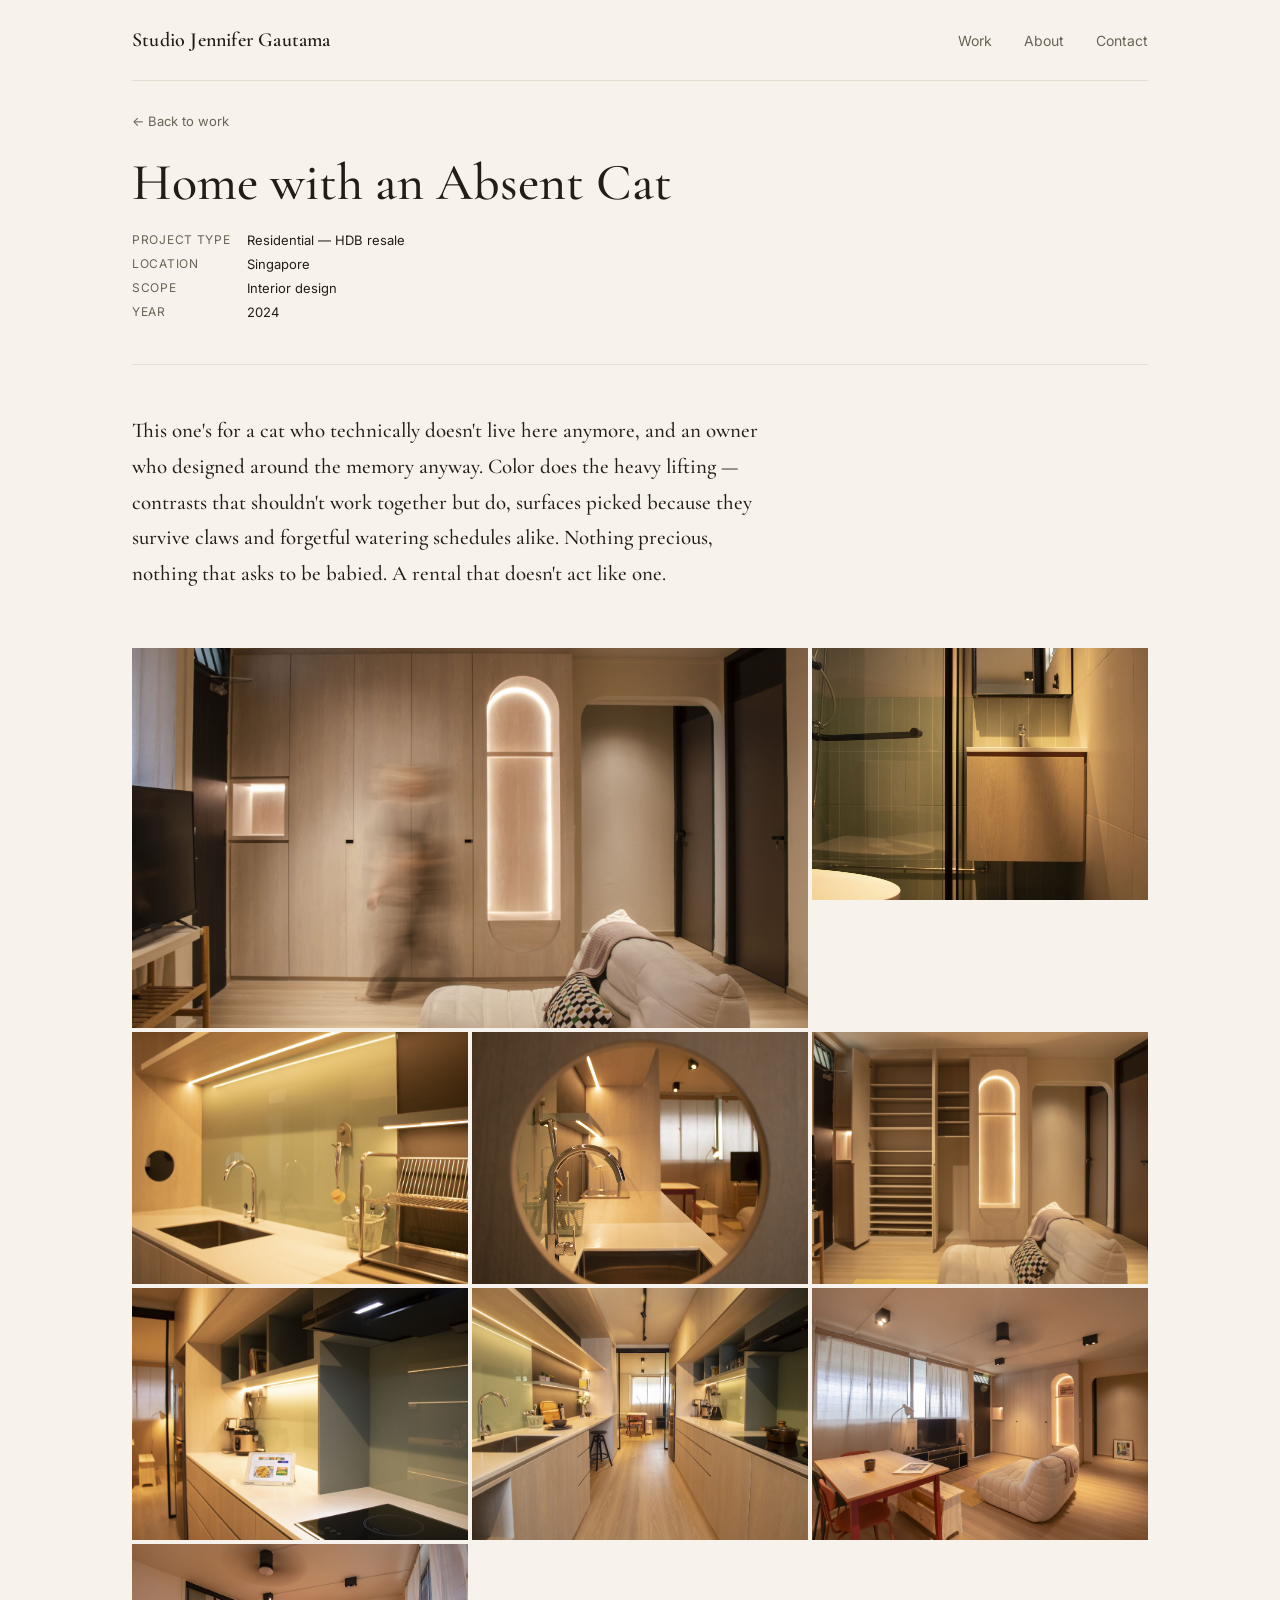
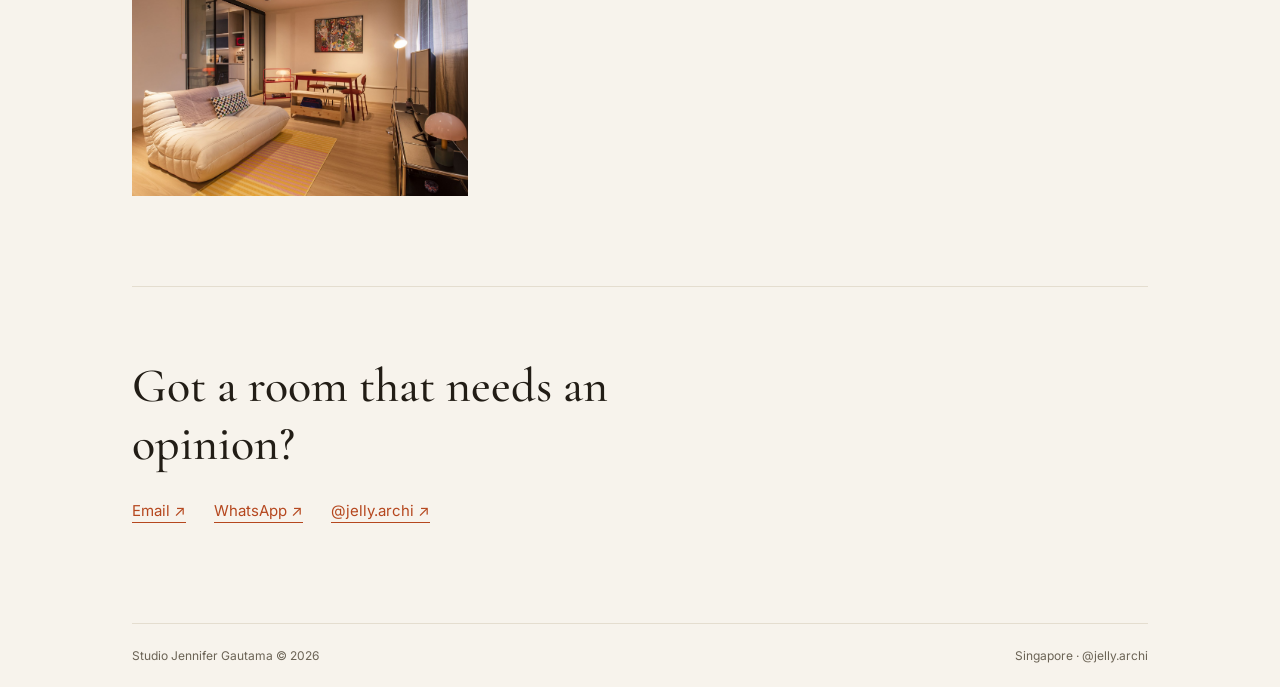
==== absent-cat.html @ 1a964d8c "Change display font from Fraunces to Cormorant Garamond Cleaner, less ornamented serif per design fe" ====
<!DOCTYPE html>
<html lang="en">
<head>
<meta charset="UTF-8">
<meta name="viewport" content="width=device-width, initial-scale=1.0">
<title>Home with an Absent Cat — Studio Jennifer Gautama</title>
<link rel="preconnect" href="https://fonts.googleapis.com">
<link rel="preconnect" href="https://fonts.gstatic.com" crossorigin>
<link href="https://fonts.googleapis.com/css2?family=Cormorant+Garamond:ital,wght@0,500;0,600;1,500&family=Inter:wght@400;500&display=swap" rel="stylesheet">
<link rel="stylesheet" href="styles.css">
</head>
<body>

<div class="wrap">

  <nav>
    <a class="logo" href="index.html">Studio Jennifer Gautama</a>
    <div class="links">
      <a href="index.html#work">Work</a>
      <a href="index.html#about">About</a>
      <a href="index.html#contact">Contact</a>
    </div>
  </nav>

  <a class="back-link" href="index.html#work">← Back to work</a>

  <section class="project-hero">
    <h1>Home with an Absent Cat</h1>
    <dl class="project-meta">
      <dt>Project type</dt><dd>Residential — HDB resale</dd>
      <dt>Location</dt><dd>Singapore</dd>
      <dt>Scope</dt><dd>Interior design</dd>
      <dt>Year</dt><dd>2024</dd>
    </dl>
  </section>

  <section class="project-body">
    <p>
      This one's for a cat who technically doesn't live here anymore, and an owner who designed around the memory anyway. Color does the heavy lifting — contrasts that shouldn't work together but do, surfaces picked because they survive claws and forgetful watering schedules alike. Nothing precious, nothing that asks to be babied. A rental that doesn't act like one.
    </p>
  </section>

  <div class="gallery">
    <img loading="lazy" decoding="async" src="cindy-hero.jpg" alt="Home with an Absent Cat living room with arched lit niche">
    <img loading="lazy" decoding="async" src="cindy-IMG_8915.jpg" alt="Home with an Absent Cat interior">
    <img loading="lazy" decoding="async" src="cindy-IMG_9007.jpg" alt="Home with an Absent Cat interior">
    <img loading="lazy" decoding="async" src="cindy-IMG_9086.jpg" alt="Home with an Absent Cat interior">
    <img loading="lazy" decoding="async" src="cindy-IMG_9137.jpg" alt="Home with an Absent Cat interior">
    <img loading="lazy" decoding="async" src="cindy-IMG_9189.jpg" alt="Home with an Absent Cat interior">
    <img loading="lazy" decoding="async" src="cindy-IMG_9224.jpg" alt="Home with an Absent Cat interior">
    <img loading="lazy" decoding="async" src="cindy-IMG_9353.jpg" alt="Home with an Absent Cat interior">
    <img loading="lazy" decoding="async" src="cindy-IMG_9375.jpg" alt="Home with an Absent Cat interior">
  </div>

  <section class="contact" id="contact">
    <h2>Got a room that needs an opinion?</h2>
    <div class="links">
      <a class="cta" href="mailto:jennifer.gautama.97@gmail.com">Email ↗</a>
      <a class="cta" href="https://wa.me/6596407240" target="_blank" rel="noopener">WhatsApp ↗</a>
      <a class="cta" href="https://instagram.com/jelly.archi" target="_blank" rel="noopener">@jelly.archi ↗</a>
    </div>
  </section>

  <footer>
    <span>Studio Jennifer Gautama © 2026</span>
    <span>Singapore · <a href="https://instagram.com/jelly.archi" target="_blank" rel="noopener">@jelly.archi</a></span>
  </footer>

</div>

</body>
</html>
---- styles.css ----
:root {
  --bg: #F7F3EC;
  --bg-card: #EFE8D9;
  --ink: #221D16;
  --ink-soft: #6B6355;
  --line: #E4DDCF;
  --accent: #B5471E;
  --font-display: 'Cormorant Garamond', serif;
  --font-body: 'Inter', -apple-system, sans-serif;
}

* { box-sizing: border-box; margin: 0; padding: 0; }

body {
  background: var(--bg);
  color: var(--ink);
  font-family: var(--font-body);
  -webkit-font-smoothing: antialiased;
}

a { color: inherit; text-decoration: none; }

.wrap {
  max-width: 1080px;
  margin: 0 auto;
  padding: 0 32px;
}

/* ---------- nav ---------- */

nav {
  display: flex;
  align-items: center;
  justify-content: space-between;
  flex-wrap: wrap;
  gap: 10px;
  padding: 28px 0;
  border-bottom: 1px solid var(--line);
}

nav .logo {
  font-family: var(--font-display);
  font-weight: 600;
  font-size: 20px;
  letter-spacing: 0.01em;
}

nav .links {
  display: flex;
  gap: 32px;
  font-size: 14px;
  color: var(--ink-soft);
}

nav .links a:hover { color: var(--ink); }

/* ---------- hero ---------- */

.hero {
  padding: 100px 0 70px;
}

.hero h1 {
  font-family: var(--font-display);
  font-weight: 500;
  font-size: clamp(40px, 6vw, 68px);
  line-height: 1.08;
  max-width: 780px;
}

.hero h1 em {
  color: var(--accent);
  font-style: italic;
}

.hero p {
  max-width: 460px;
  margin-top: 24px;
  font-size: 16px;
  line-height: 1.65;
  color: var(--ink-soft);
}

/* ---------- work grid ---------- */

.section-label {
  font-size: 13px;
  color: var(--ink-soft);
  text-transform: uppercase;
  letter-spacing: 0.08em;
  margin-bottom: 24px;
}

.work {
  padding: 40px 0 90px;
}

.grid {
  display: grid;
  grid-template-columns: repeat(2, 1fr);
  gap: 4px;
}

/* tablets & phones: one project per row */
@media (max-width: 900px) {
  .grid { grid-template-columns: 1fr; }
}

.card {
  position: relative;
  background: var(--bg-card);
  aspect-ratio: 4/3;
  display: flex;
  align-items: flex-end;
  overflow: hidden;
}

.card.ph1 { background: #C8703F; }
.card.ph2 { background: #3E4A3D; }
.card.ph3 { background: #D9CBB4; }
.card.ph4 { background: #8A6B52; }
.card.ph5 { background: #221D16; }

.card img {
  position: absolute;
  inset: 0;
  width: 100%;
  height: 100%;
  object-fit: cover;
}

.card .meta {
  position: relative;
  z-index: 1;
  width: 100%;
  padding: 18px;
  display: flex;
  justify-content: space-between;
  align-items: flex-end;
  background: linear-gradient(to top, rgba(20,15,10,0.65), rgba(20,15,10,0) 65%);
}

.card .name {
  color: #F7F3EC;
  font-family: var(--font-display);
  font-weight: 600;
  font-size: 19px;
}

.card .room {
  color: #F7F3EC;
  opacity: 0.75;
  font-size: 12px;
  display: block;
  margin-top: 2px;
}

.tag {
  font-size: 10px;
  letter-spacing: 0.06em;
  text-transform: uppercase;
  color: var(--accent);
  background: #F7F3EC;
  padding: 4px 8px;
  border-radius: 2px;
  white-space: nowrap;
}

/* ---------- about ---------- */

.about {
  padding: 70px 0;
  border-top: 1px solid var(--line);
  display: grid;
  grid-template-columns: 1fr 1fr;
  gap: 60px;
}

.about h2 {
  font-family: var(--font-display);
  font-weight: 500;
  font-size: 28px;
  line-height: 1.3;
}

.about p {
  font-size: 15px;
  line-height: 1.75;
  color: var(--ink-soft);
}

.about p + p {
  margin-top: 18px;
}

/* ---------- contact ---------- */

.contact {
  padding: 70px 0 100px;
  border-top: 1px solid var(--line);
}

.contact h2 {
  font-family: var(--font-display);
  font-size: clamp(32px, 5vw, 48px);
  font-weight: 500;
  max-width: 620px;
}

.contact .links {
  display: flex;
  flex-wrap: wrap;
  gap: 28px;
  margin-top: 28px;
}

.contact .cta {
  display: inline-block;
  font-size: 15px;
  color: var(--accent);
  border-bottom: 1px solid var(--accent);
  padding-bottom: 2px;
}

footer {
  padding: 24px 0;
  border-top: 1px solid var(--line);
  font-size: 12px;
  color: var(--ink-soft);
  display: flex;
  justify-content: space-between;
}

/* ---------- project detail pages ---------- */

.back-link {
  display: inline-flex;
  align-items: center;
  gap: 6px;
  font-size: 13px;
  color: var(--ink-soft);
  margin: 32px 0 0;
}

.back-link:hover { color: var(--ink); }

.project-hero {
  padding: 24px 0 44px;
  border-bottom: 1px solid var(--line);
}

.project-hero .tag {
  margin-bottom: 14px;
  display: inline-block;
}

.project-hero h1 {
  font-family: var(--font-display);
  font-weight: 500;
  font-size: clamp(32px, 5vw, 52px);
  line-height: 1.12;
  max-width: 720px;
}

.project-meta {
  margin-top: 20px;
  display: grid;
  grid-template-columns: max-content 1fr;
  column-gap: 16px;
  row-gap: 8px;
  max-width: 420px;
}

.project-meta dt {
  font-size: 12px;
  color: var(--ink-soft);
  text-transform: uppercase;
  letter-spacing: 0.06em;
}

.project-meta dd {
  font-size: 13px;
  color: var(--ink);
}

.project-body {
  padding: 48px 0 20px;
}

.project-body p {
  font-family: var(--font-display);
  font-style: normal;
  font-weight: 500;
  font-size: 21px;
  line-height: 1.7;
  color: var(--ink);
  max-width: 640px;
}

.gallery {
  padding: 36px 0 90px;
  display: grid;
  grid-template-columns: repeat(auto-fit, minmax(260px, 1fr));
  gap: 4px;
}

.gallery img,
.gallery .ph {
  width: 100%;
  aspect-ratio: 4/3;
  object-fit: cover;
  display: block;
  background: var(--bg-card);
}

.gallery > :first-child {
  grid-column: span 2;
  aspect-ratio: 16/9;
}

/* ---------- responsive ---------- */

@media (max-width: 640px) {
  .wrap { padding: 0 20px; }
  .about { grid-template-columns: 1fr; gap: 24px; padding: 50px 0; }
  nav { padding: 20px 0; }
  nav .links { gap: 16px; font-size: 13px; }
  .hero { padding: 60px 0 44px; }
  .hero p { max-width: 100%; }
  .work { padding: 24px 0 60px; }
  .grid { grid-template-columns: 1fr; }
  .card { aspect-ratio: 3/2; }
  .contact { padding: 50px 0 70px; }
  footer { flex-direction: column; gap: 6px; }
  .project-body p { font-size: 17px; }
  .gallery { grid-template-columns: 1fr; }
  .gallery > :first-child { grid-column: span 1; aspect-ratio: 4/3; }
}

@media (max-width: 400px) {
  .card .meta { flex-direction: column; align-items: flex-start; gap: 8px; }
  nav .logo { font-size: 15px; }
  nav .links { gap: 12px; font-size: 12px; }
}
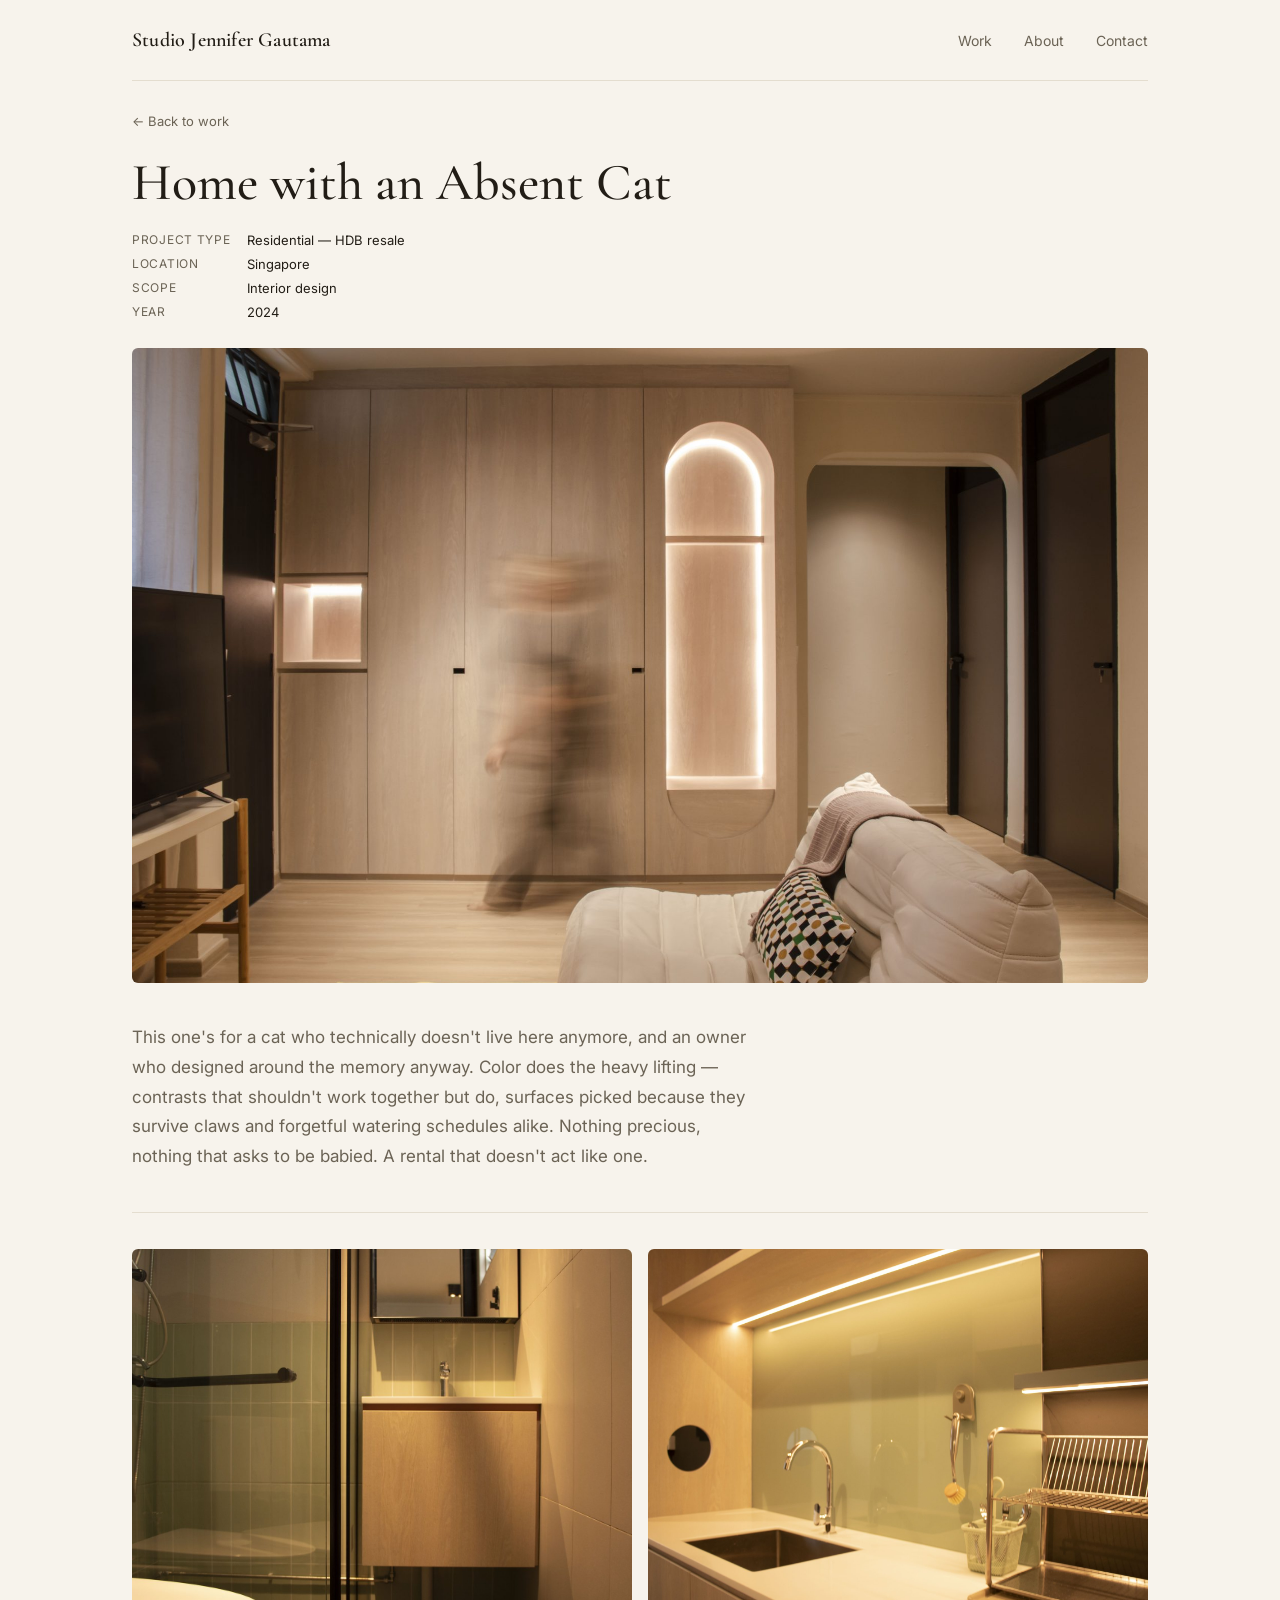
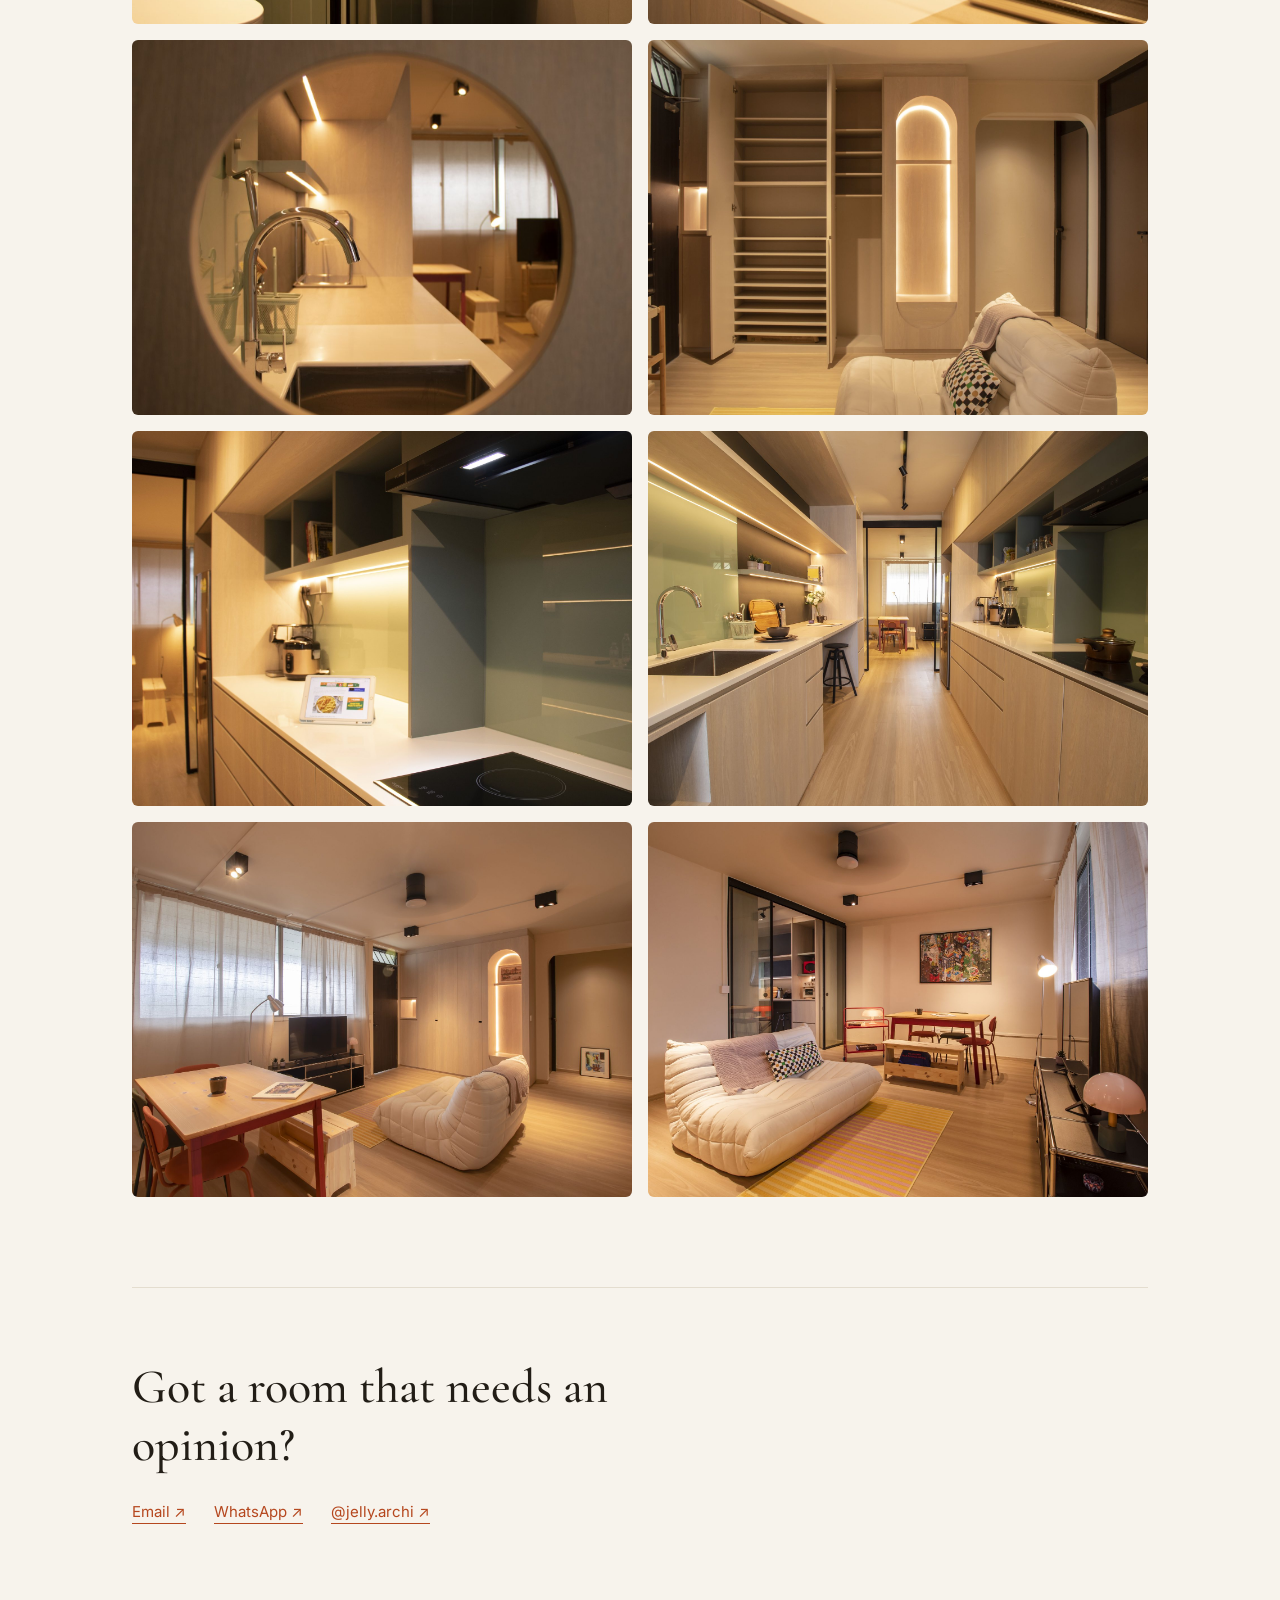
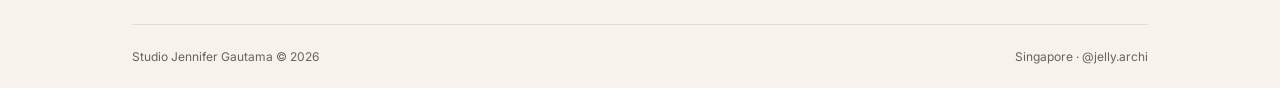
==== commit c2120784: "Redesign project pages: hero image on top, sans description, uniform gallery Match reference layout:" ====
--- a/absent-cat.html
+++ b/absent-cat.html
@@ -24,7 +24,7 @@
 
   <a class="back-link" href="index.html#work">← Back to work</a>
 
-  <section class="project-hero">
+  <section class="project-intro">
     <h1>Home with an Absent Cat</h1>
     <dl class="project-meta">
       <dt>Project type</dt><dd>Residential — HDB resale</dd>
@@ -34,14 +34,17 @@
     </dl>
   </section>
 
+  <img class="project-hero-img" src="cindy-hero.jpg" alt="Home with an Absent Cat living room with arched lit niche">
+
   <section class="project-body">
     <p>
       This one's for a cat who technically doesn't live here anymore, and an owner who designed around the memory anyway. Color does the heavy lifting — contrasts that shouldn't work together but do, surfaces picked because they survive claws and forgetful watering schedules alike. Nothing precious, nothing that asks to be babied. A rental that doesn't act like one.
     </p>
   </section>
 
+  <hr class="project-rule">
+
   <div class="gallery">
-    <img loading="lazy" decoding="async" src="cindy-hero.jpg" alt="Home with an Absent Cat living room with arched lit niche">
     <img loading="lazy" decoding="async" src="cindy-IMG_8915.jpg" alt="Home with an Absent Cat interior">
     <img loading="lazy" decoding="async" src="cindy-IMG_9007.jpg" alt="Home with an Absent Cat interior">
     <img loading="lazy" decoding="async" src="cindy-IMG_9086.jpg" alt="Home with an Absent Cat interior">
--- a/styles.css
+++ b/styles.css
@@ -244,17 +244,16 @@
 
 .back-link:hover { color: var(--ink); }
 
-.project-hero {
-  padding: 24px 0 44px;
-  border-bottom: 1px solid var(--line);
-}
-
-.project-hero .tag {
+.project-intro {
+  padding: 24px 0 28px;
+}
+
+.project-intro .tag {
   margin-bottom: 14px;
   display: inline-block;
 }
 
-.project-hero h1 {
+.project-intro h1 {
   font-family: var(--font-display);
   font-weight: 500;
   font-size: clamp(32px, 5vw, 52px);
@@ -283,39 +282,47 @@
   color: var(--ink);
 }
 
+.project-hero-img {
+  width: 100%;
+  aspect-ratio: 16/10;
+  object-fit: cover;
+  display: block;
+  border-radius: 6px;
+  background: var(--bg-card);
+}
+
 .project-body {
-  padding: 48px 0 20px;
+  padding: 40px 0 0;
 }
 
 .project-body p {
-  font-family: var(--font-display);
-  font-style: normal;
-  font-weight: 500;
-  font-size: 21px;
-  line-height: 1.7;
-  color: var(--ink);
-  max-width: 640px;
+  font-family: var(--font-body);
+  font-size: 17px;
+  line-height: 1.75;
+  color: var(--ink-soft);
+  max-width: 620px;
+}
+
+.project-rule {
+  border: none;
+  border-top: 1px solid var(--line);
+  margin: 40px 0 0;
 }
 
 .gallery {
   padding: 36px 0 90px;
   display: grid;
-  grid-template-columns: repeat(auto-fit, minmax(260px, 1fr));
-  gap: 4px;
-}
-
-.gallery img,
-.gallery .ph {
+  grid-template-columns: repeat(2, 1fr);
+  gap: 16px;
+}
+
+.gallery img {
   width: 100%;
   aspect-ratio: 4/3;
   object-fit: cover;
   display: block;
   background: var(--bg-card);
-}
-
-.gallery > :first-child {
-  grid-column: span 2;
-  aspect-ratio: 16/9;
+  border-radius: 6px;
 }
 
 /* ---------- responsive ---------- */
@@ -332,9 +339,8 @@
   .card { aspect-ratio: 3/2; }
   .contact { padding: 50px 0 70px; }
   footer { flex-direction: column; gap: 6px; }
-  .project-body p { font-size: 17px; }
-  .gallery { grid-template-columns: 1fr; }
-  .gallery > :first-child { grid-column: span 1; aspect-ratio: 4/3; }
+  .project-hero-img { aspect-ratio: 4/3; }
+  .gallery { grid-template-columns: 1fr; gap: 12px; }
 }
 
 @media (max-width: 400px) {
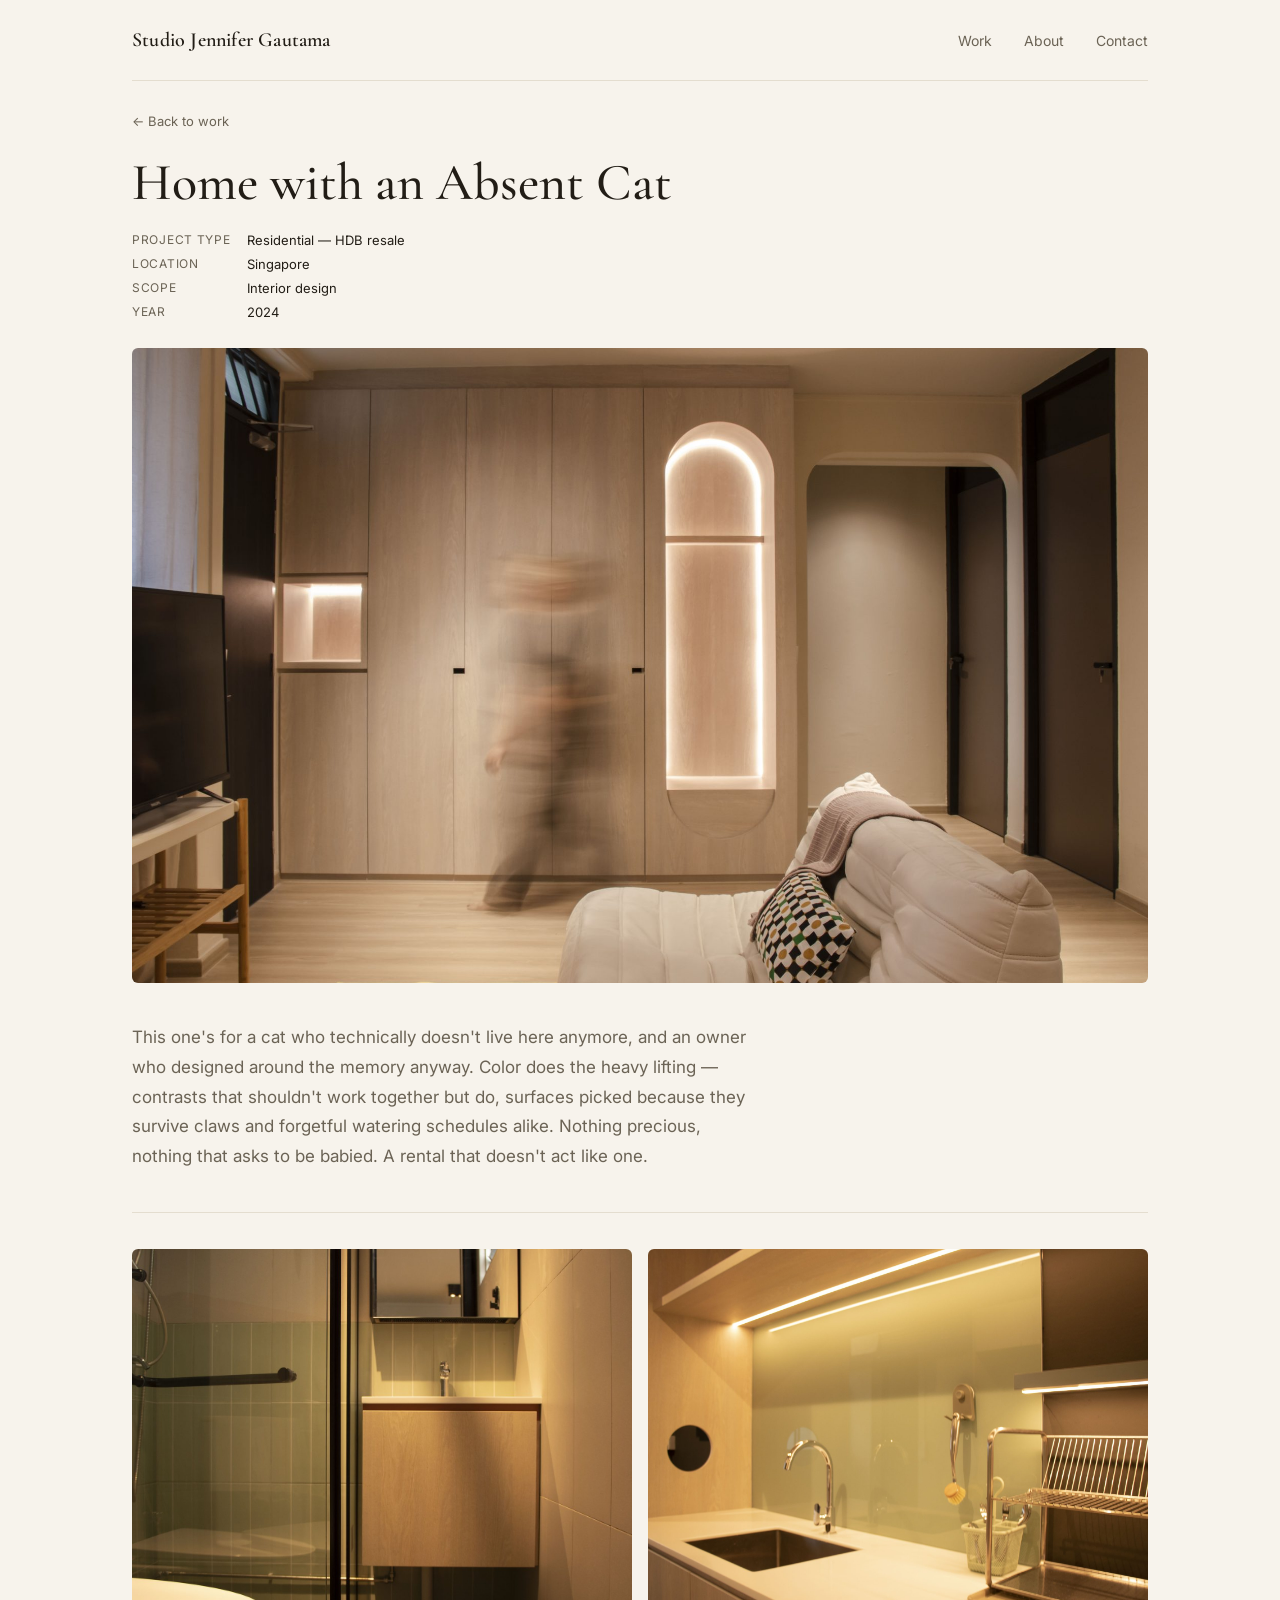
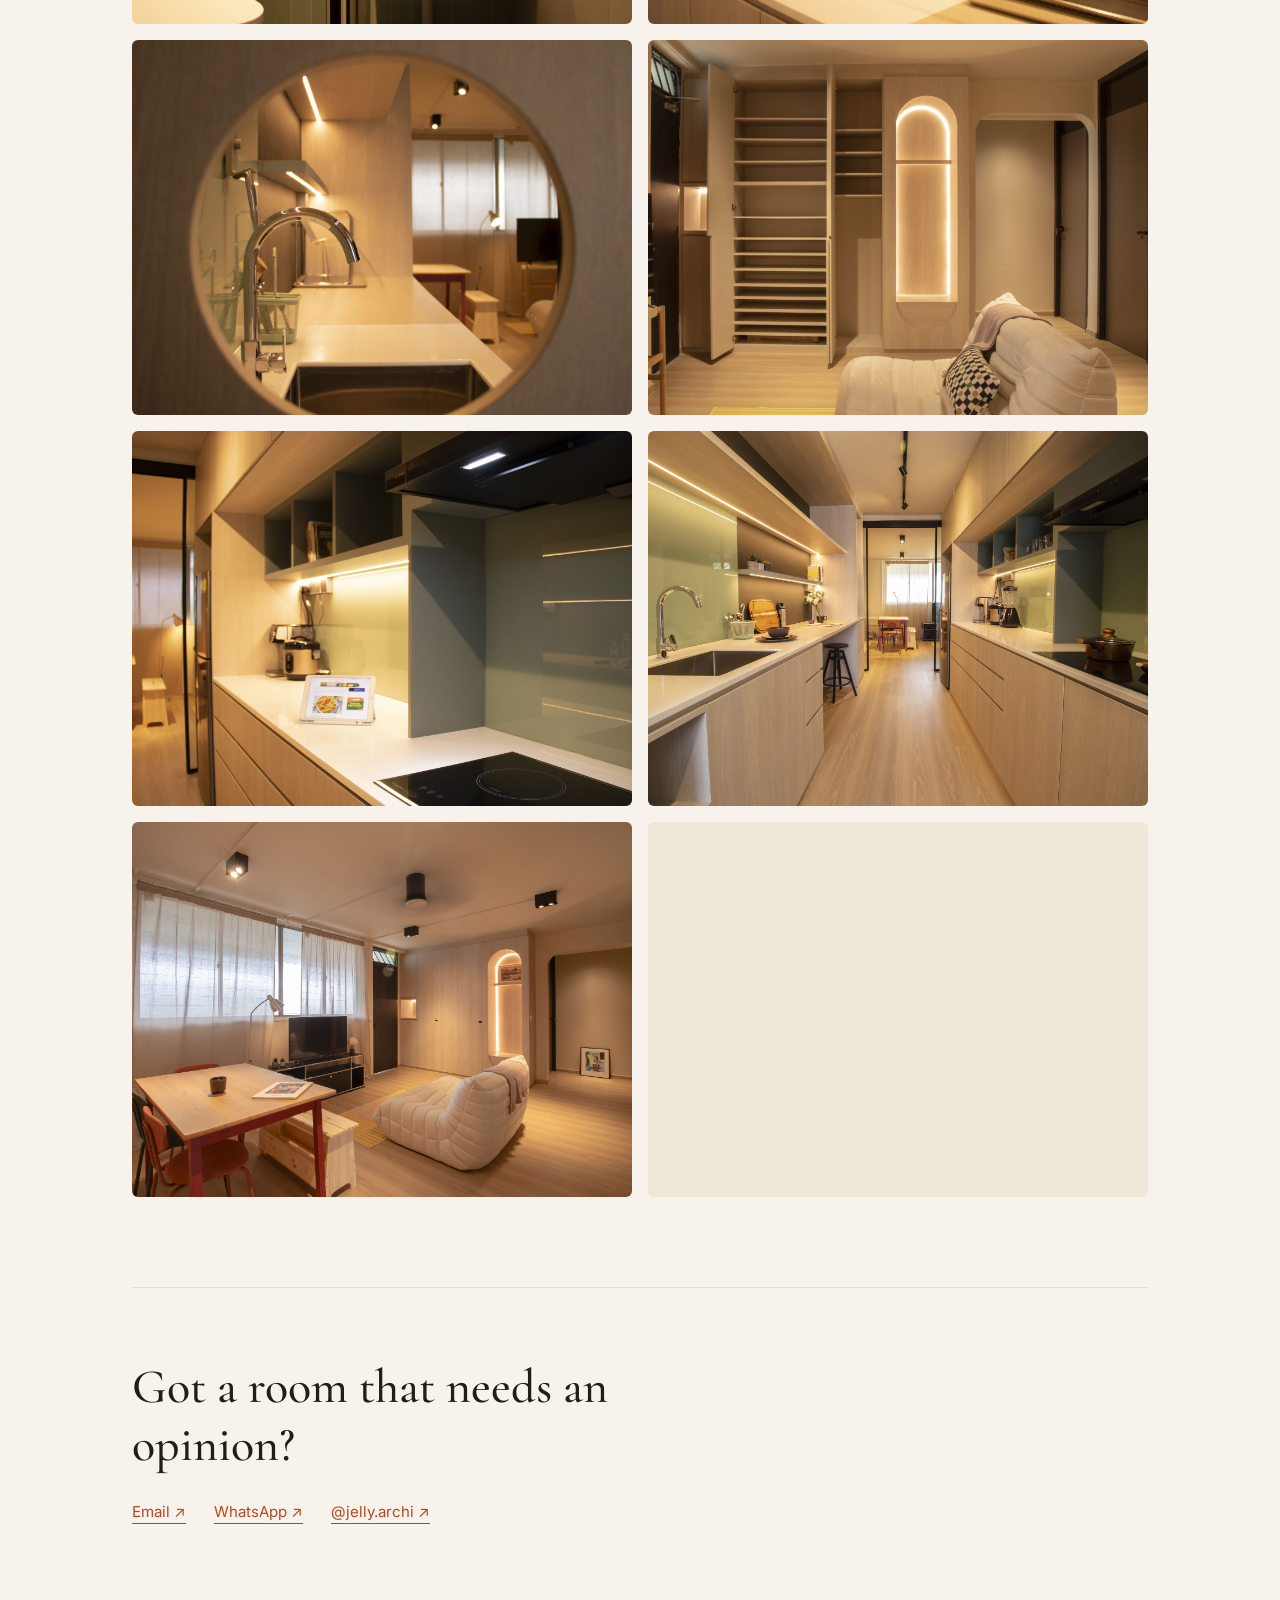
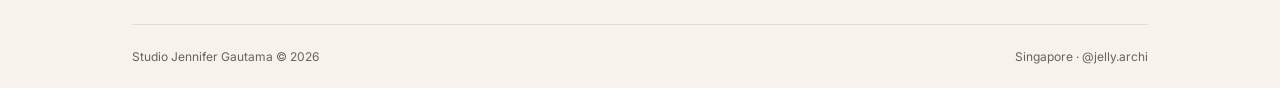
==== commit d8659bfb: "Add JG monogram favicon in brand colors Replace default browser globe with a 'JG' initials icon (cre" ====
--- a/absent-cat.html
+++ b/absent-cat.html
@@ -8,6 +8,9 @@
 <link rel="preconnect" href="https://fonts.gstatic.com" crossorigin>
 <link href="https://fonts.googleapis.com/css2?family=Cormorant+Garamond:ital,wght@0,500;0,600;1,500&family=Inter:wght@400;500&display=swap" rel="stylesheet">
 <link rel="stylesheet" href="styles.css">
+<link rel="icon" href="favicon.ico" sizes="any">
+<link rel="icon" type="image/png" href="favicon-32.png">
+<link rel="apple-touch-icon" href="apple-touch-icon.png">
 </head>
 <body>
 
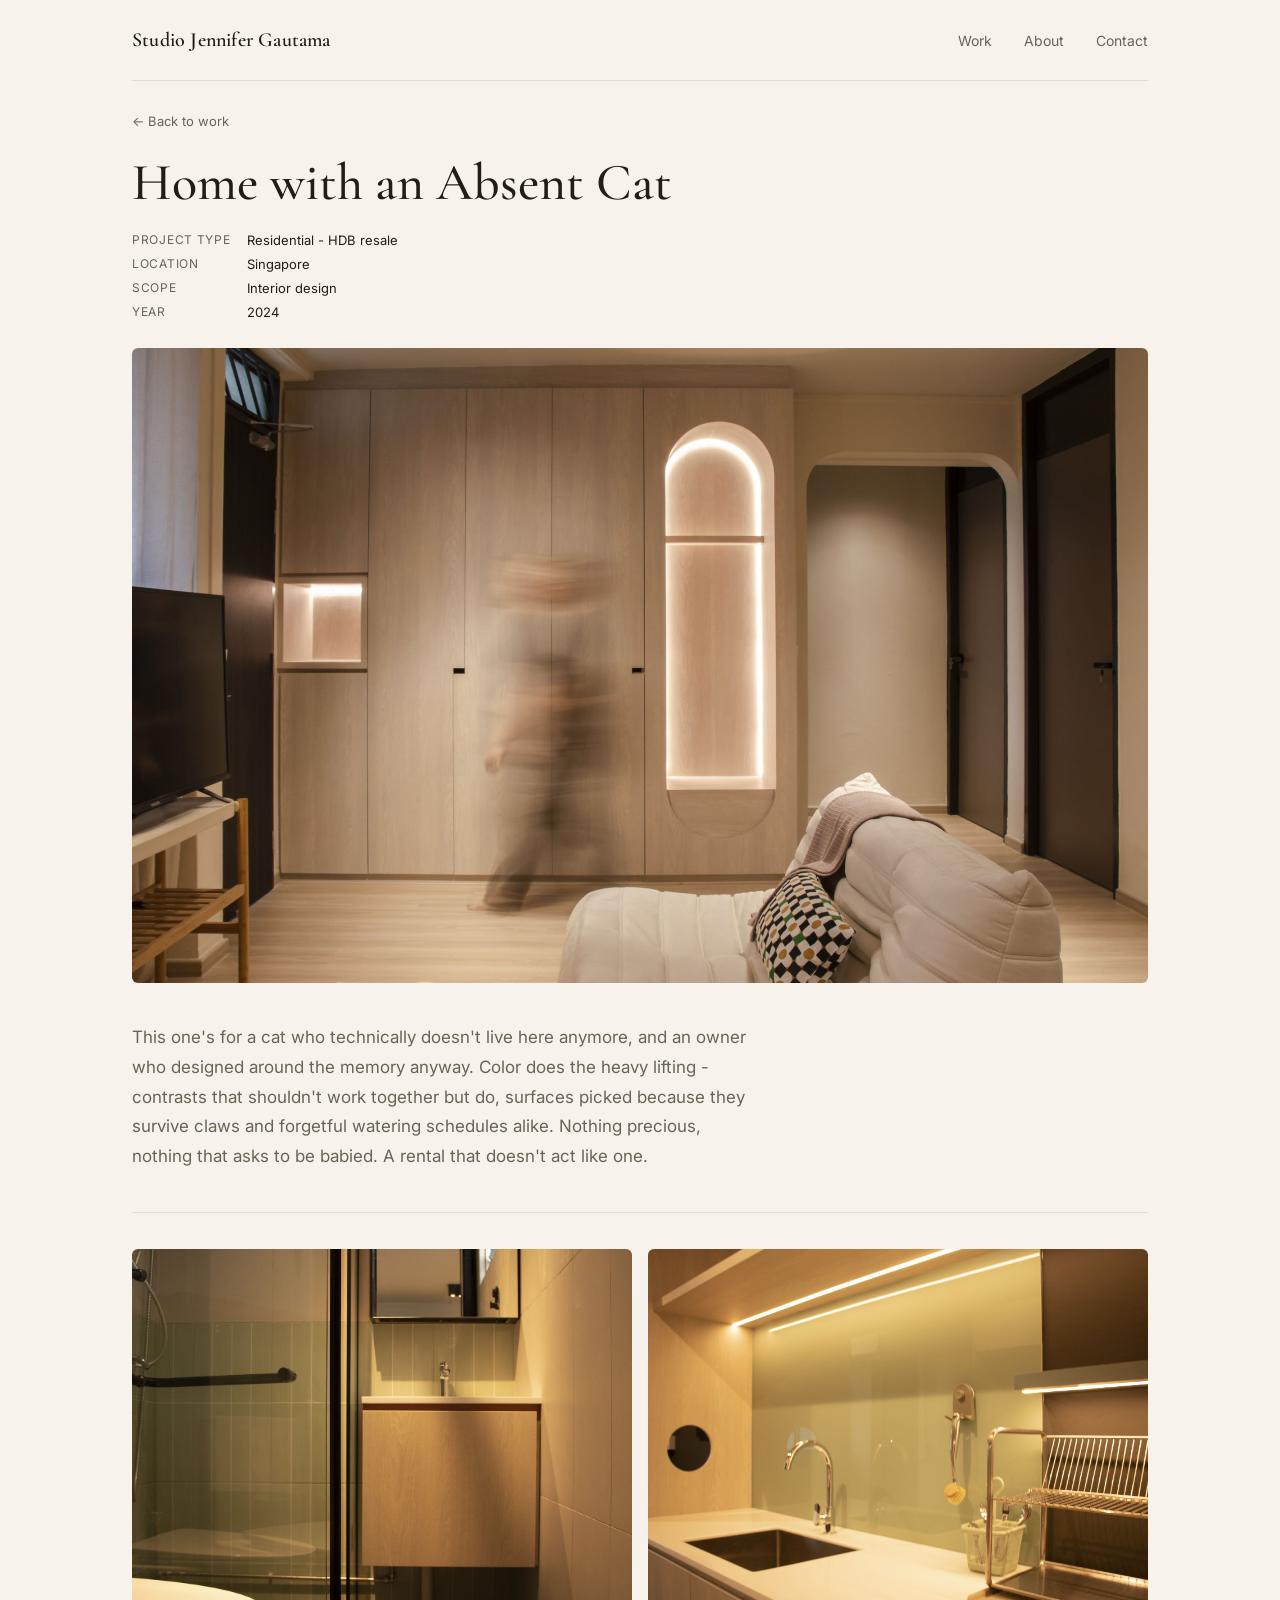
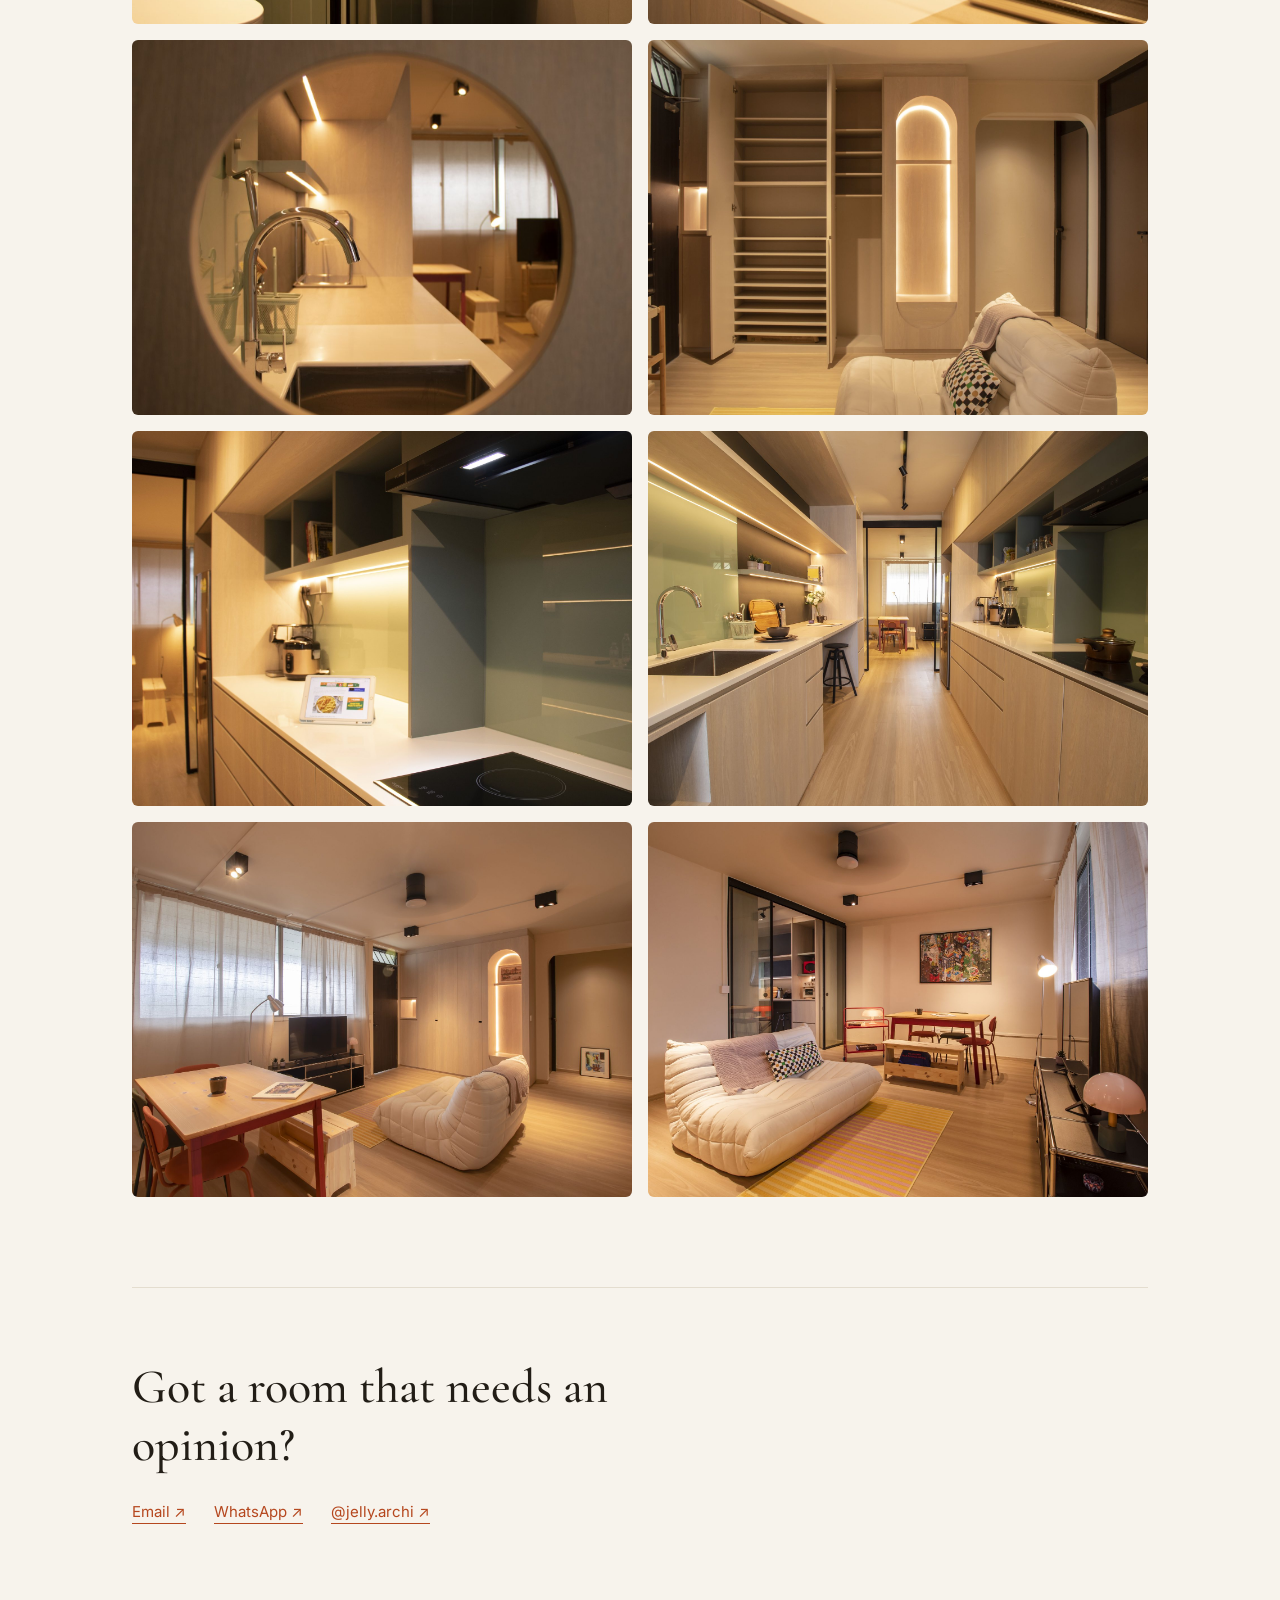
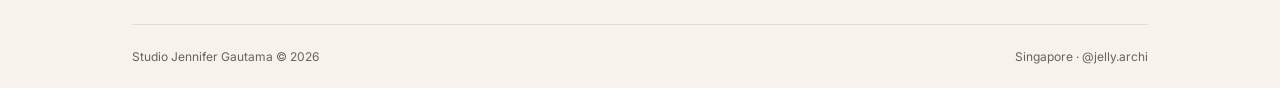
==== commit d33ae0ee: "Replace all em/en dashes with hyphens across pages Co-Authored-By: Claude Opus 4.8 <noreply@anthropi" ====
--- a/absent-cat.html
+++ b/absent-cat.html
@@ -3,7 +3,7 @@
 <head>
 <meta charset="UTF-8">
 <meta name="viewport" content="width=device-width, initial-scale=1.0">
-<title>Home with an Absent Cat — Studio Jennifer Gautama</title>
+<title>Home with an Absent Cat - Studio Jennifer Gautama</title>
 <link rel="preconnect" href="https://fonts.googleapis.com">
 <link rel="preconnect" href="https://fonts.gstatic.com" crossorigin>
 <link href="https://fonts.googleapis.com/css2?family=Cormorant+Garamond:ital,wght@0,500;0,600;1,500&family=Inter:wght@400;500&display=swap" rel="stylesheet">
@@ -30,7 +30,7 @@
   <section class="project-intro">
     <h1>Home with an Absent Cat</h1>
     <dl class="project-meta">
-      <dt>Project type</dt><dd>Residential — HDB resale</dd>
+      <dt>Project type</dt><dd>Residential - HDB resale</dd>
       <dt>Location</dt><dd>Singapore</dd>
       <dt>Scope</dt><dd>Interior design</dd>
       <dt>Year</dt><dd>2024</dd>
@@ -41,7 +41,7 @@
 
   <section class="project-body">
     <p>
-      This one's for a cat who technically doesn't live here anymore, and an owner who designed around the memory anyway. Color does the heavy lifting — contrasts that shouldn't work together but do, surfaces picked because they survive claws and forgetful watering schedules alike. Nothing precious, nothing that asks to be babied. A rental that doesn't act like one.
+      This one's for a cat who technically doesn't live here anymore, and an owner who designed around the memory anyway. Color does the heavy lifting - contrasts that shouldn't work together but do, surfaces picked because they survive claws and forgetful watering schedules alike. Nothing precious, nothing that asks to be babied. A rental that doesn't act like one.
     </p>
   </section>
 
--- a/styles.css
+++ b/styles.css
@@ -98,7 +98,7 @@
 .grid {
   display: grid;
   grid-template-columns: repeat(2, 1fr);
-  gap: 4px;
+  gap: 16px;
 }
 
 /* tablets & phones: one project per row */
@@ -113,6 +113,7 @@
   display: flex;
   align-items: flex-end;
   overflow: hidden;
+  border-radius: 6px;
 }
 
 .card.ph1 { background: #C8703F; }
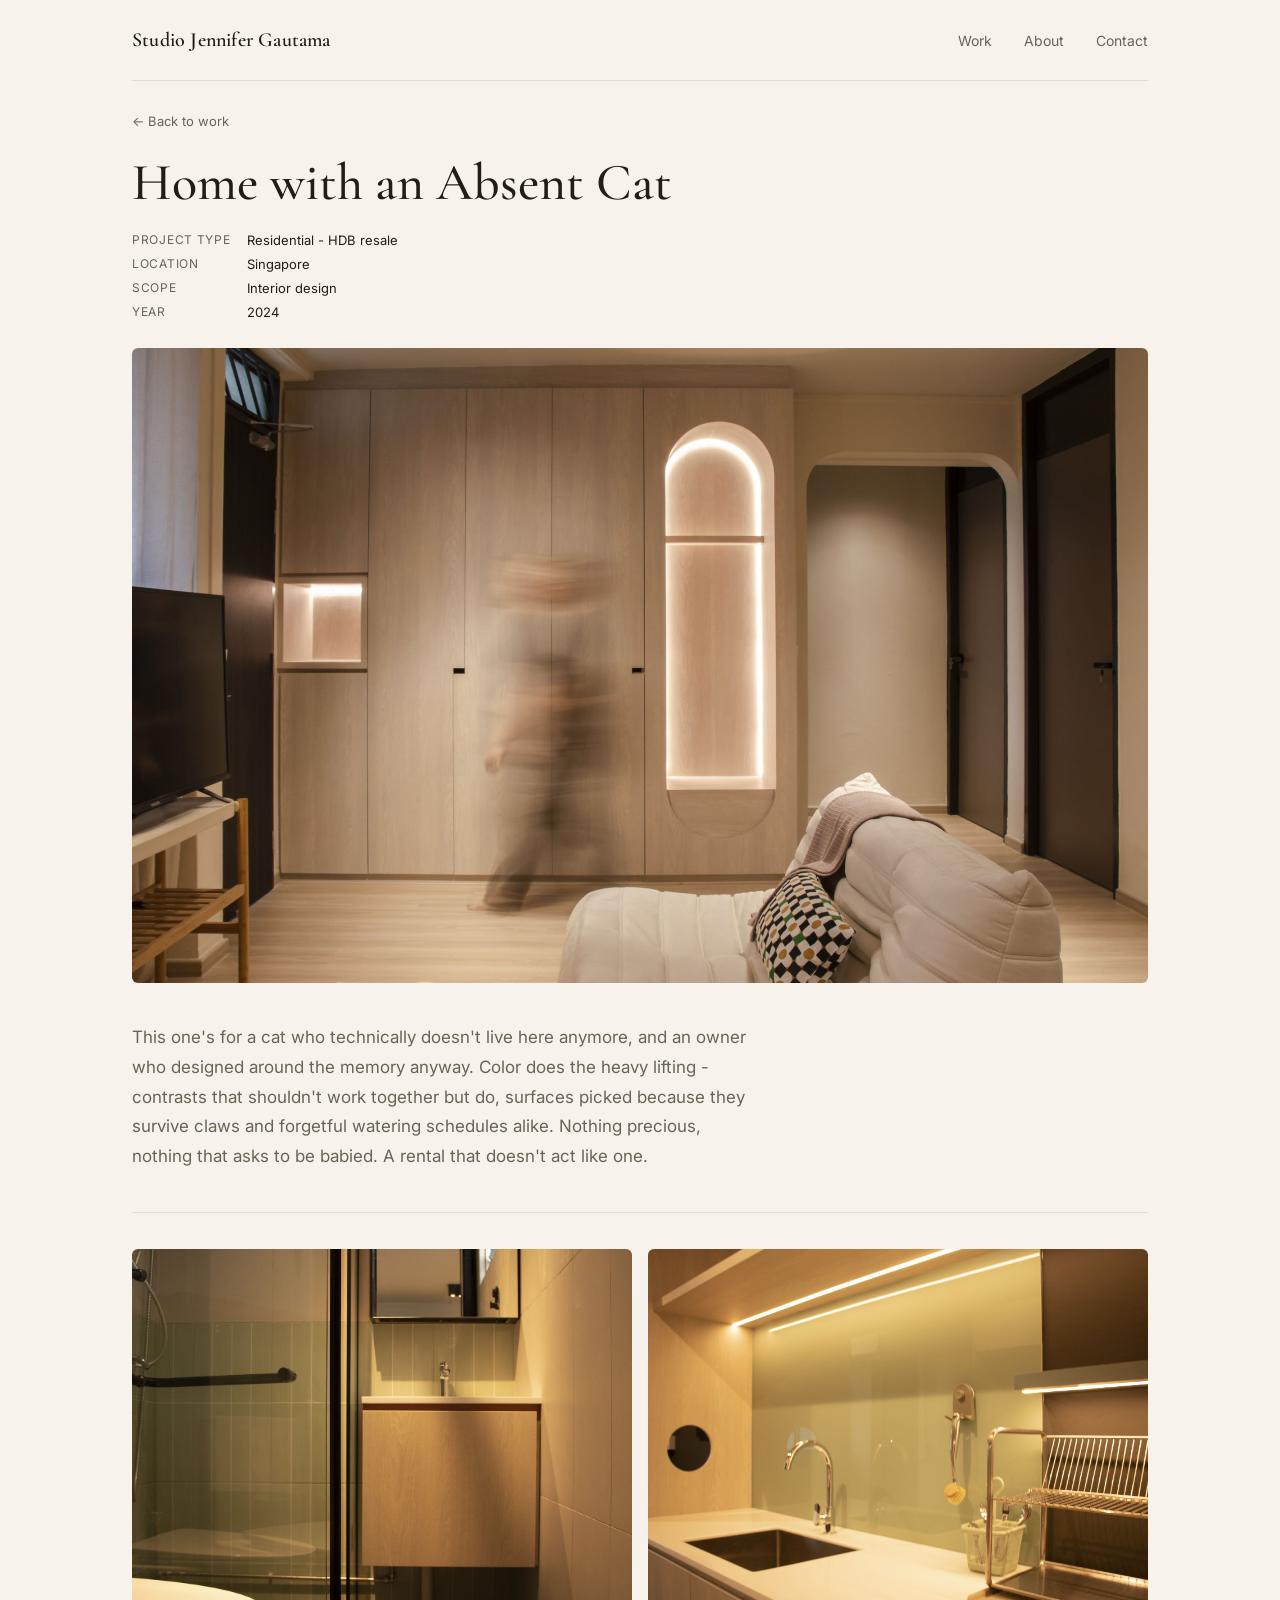
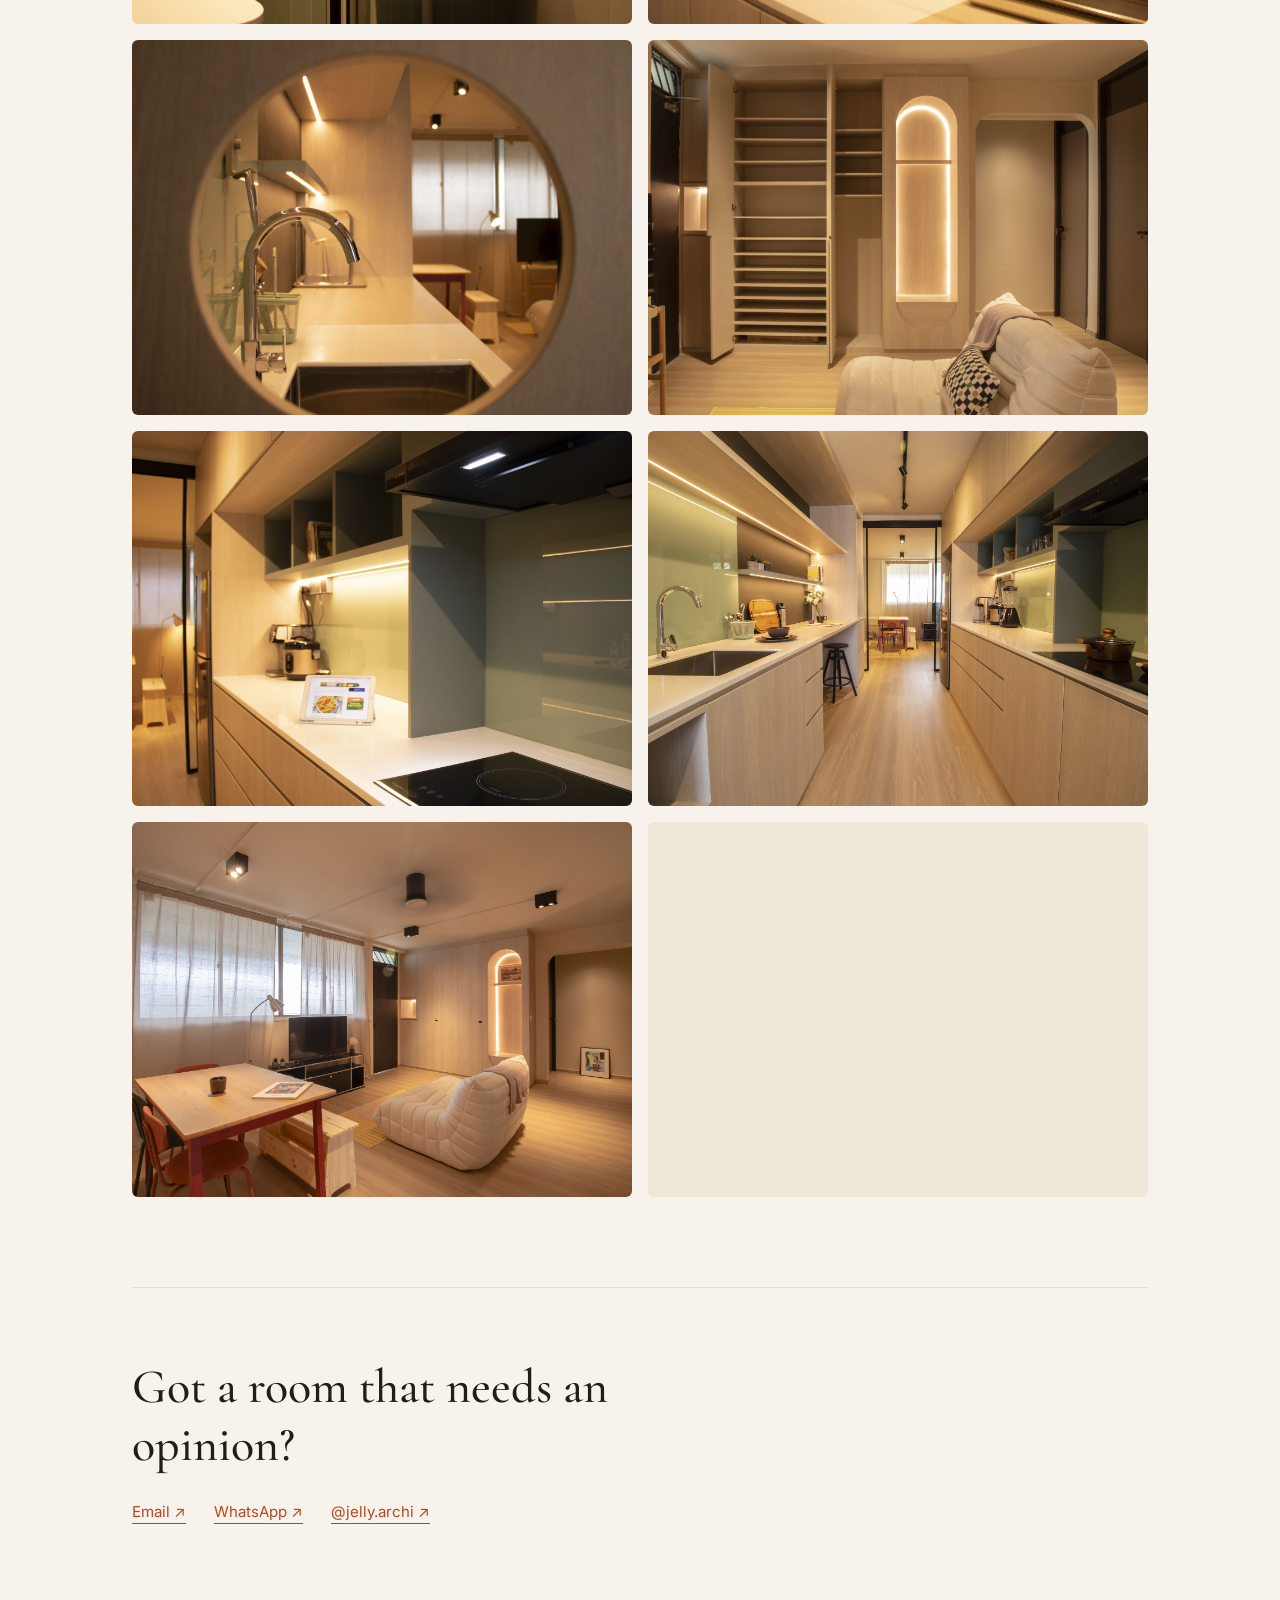
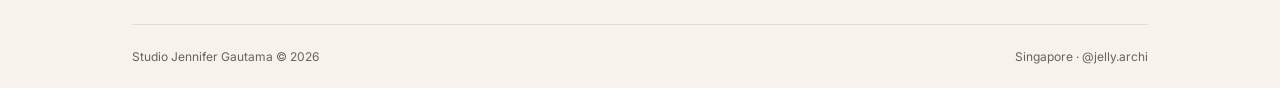
==== commit f04ff562: "Update WhatsApp number to +65 9640 7250 Co-Authored-By: Claude Opus 4.8 <noreply@anthropic.com> Clau" ====
--- a/absent-cat.html
+++ b/absent-cat.html
@@ -62,7 +62,7 @@
     <h2>Got a room that needs an opinion?</h2>
     <div class="links">
       <a class="cta" href="mailto:jennifer.gautama.97@gmail.com">Email ↗</a>
-      <a class="cta" href="https://wa.me/6596407240" target="_blank" rel="noopener">WhatsApp ↗</a>
+      <a class="cta" href="https://wa.me/6596407250" target="_blank" rel="noopener">WhatsApp ↗</a>
       <a class="cta" href="https://instagram.com/jelly.archi" target="_blank" rel="noopener">@jelly.archi ↗</a>
     </div>
   </section>
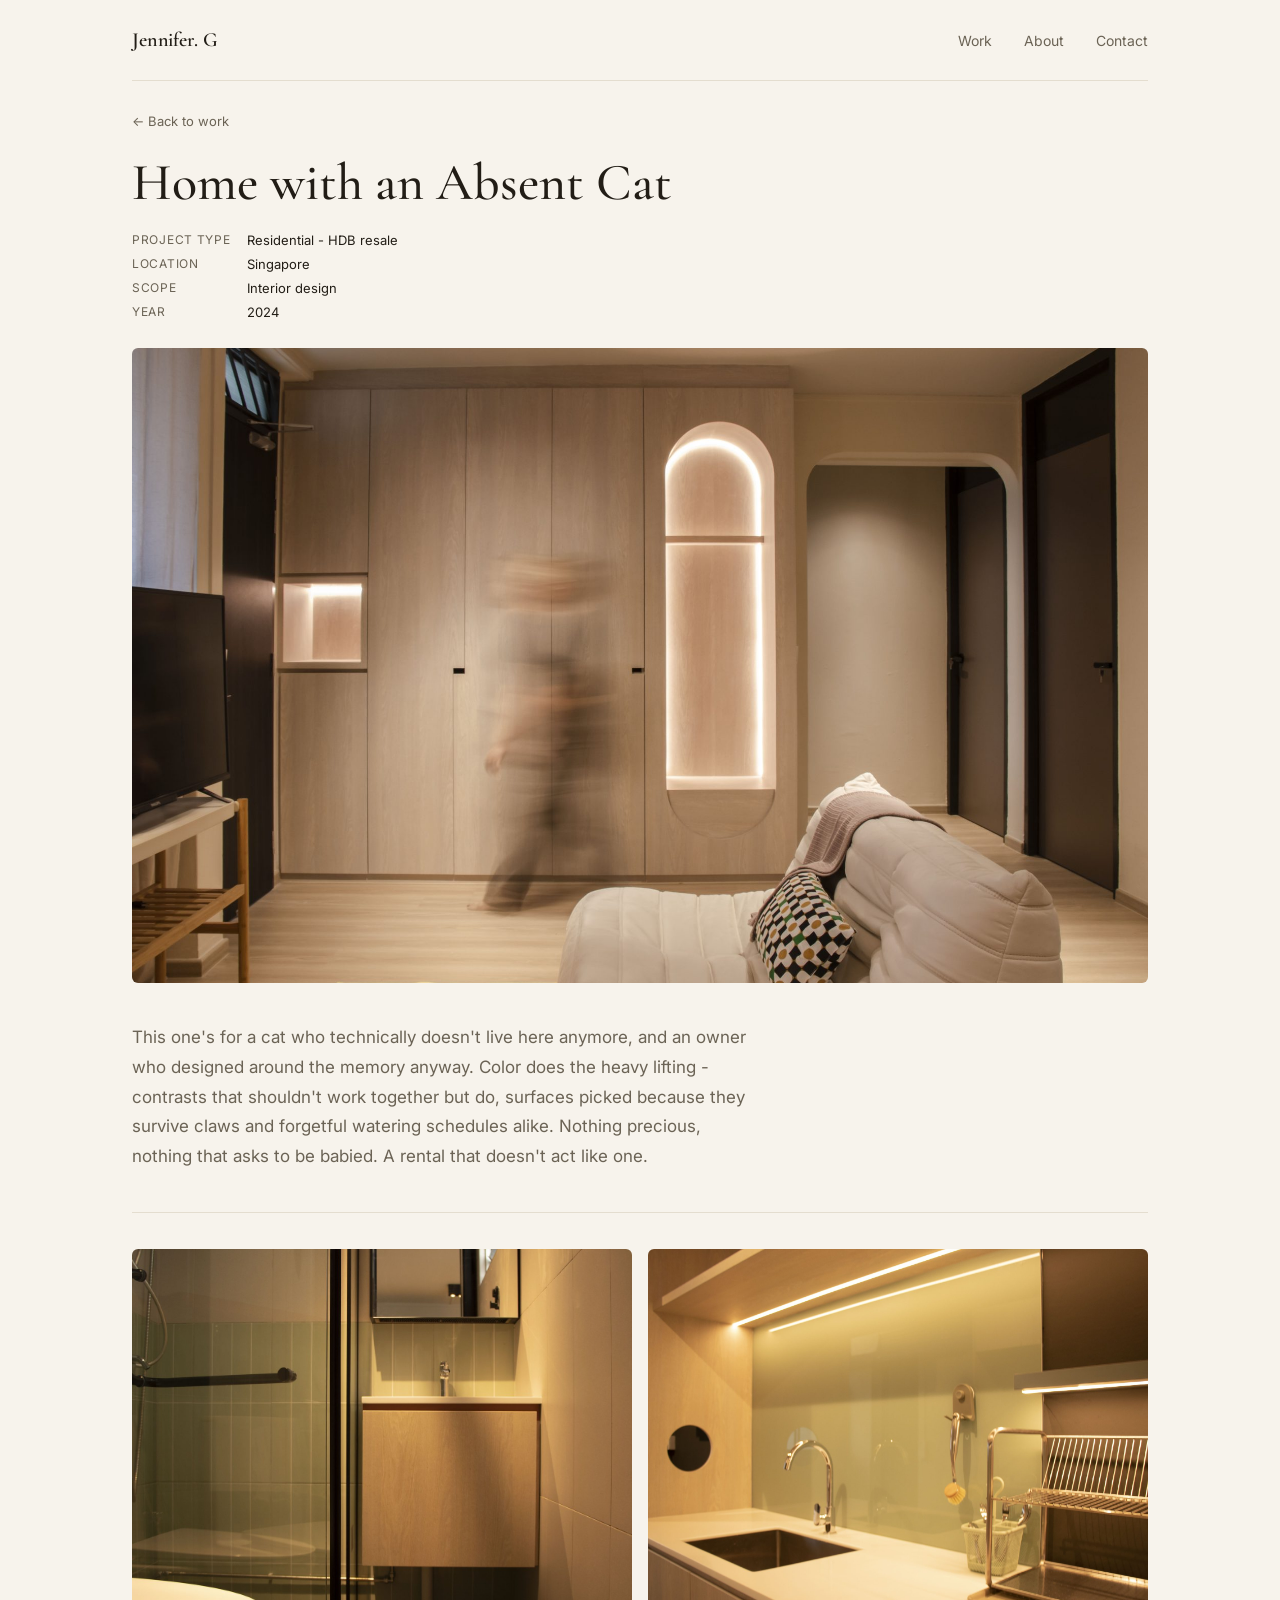
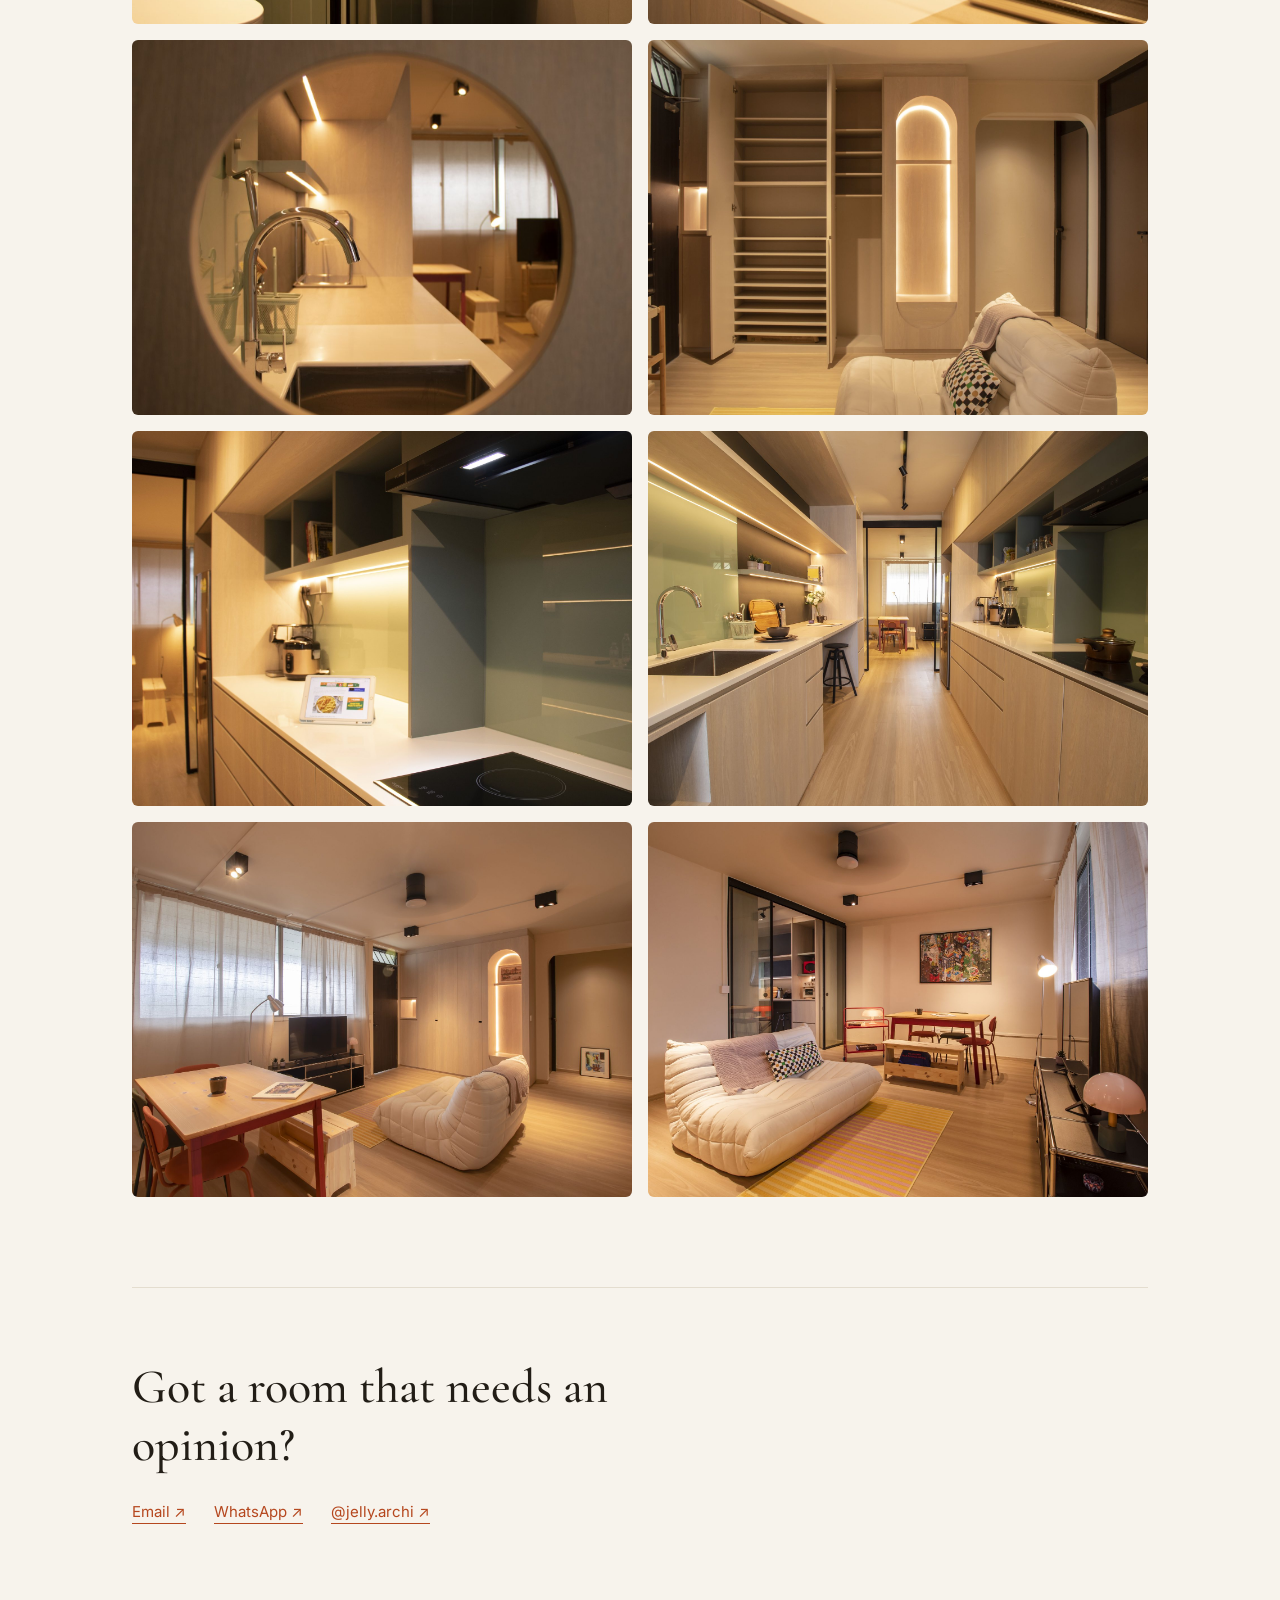
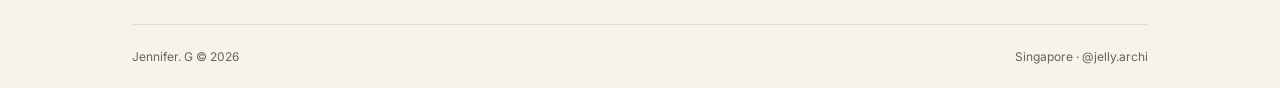
==== commit 568cc06e: "Change site name copy to Jennifer. G Co-Authored-By: Claude Opus 5.5 <noreply@anthropic.com> Claude-" ====
--- a/absent-cat.html
+++ b/absent-cat.html
@@ -3,7 +3,7 @@
 <head>
 <meta charset="UTF-8">
 <meta name="viewport" content="width=device-width, initial-scale=1.0">
-<title>Home with an Absent Cat - Studio Jennifer Gautama</title>
+<title>Home with an Absent Cat - Jennifer. G</title>
 <link rel="preconnect" href="https://fonts.googleapis.com">
 <link rel="preconnect" href="https://fonts.gstatic.com" crossorigin>
 <link href="https://fonts.googleapis.com/css2?family=Cormorant+Garamond:ital,wght@0,500;0,600;1,500&family=Inter:wght@400;500&display=swap" rel="stylesheet">
@@ -17,7 +17,7 @@
 <div class="wrap">
 
   <nav>
-    <a class="logo" href="index.html">Studio Jennifer Gautama</a>
+    <a class="logo" href="index.html">Jennifer. G</a>
     <div class="links">
       <a href="index.html#work">Work</a>
       <a href="index.html#about">About</a>
@@ -68,7 +68,7 @@
   </section>
 
   <footer>
-    <span>Studio Jennifer Gautama © 2026</span>
+    <span>Jennifer. G © 2026</span>
     <span>Singapore · <a href="https://instagram.com/jelly.archi" target="_blank" rel="noopener">@jelly.archi</a></span>
   </footer>
 
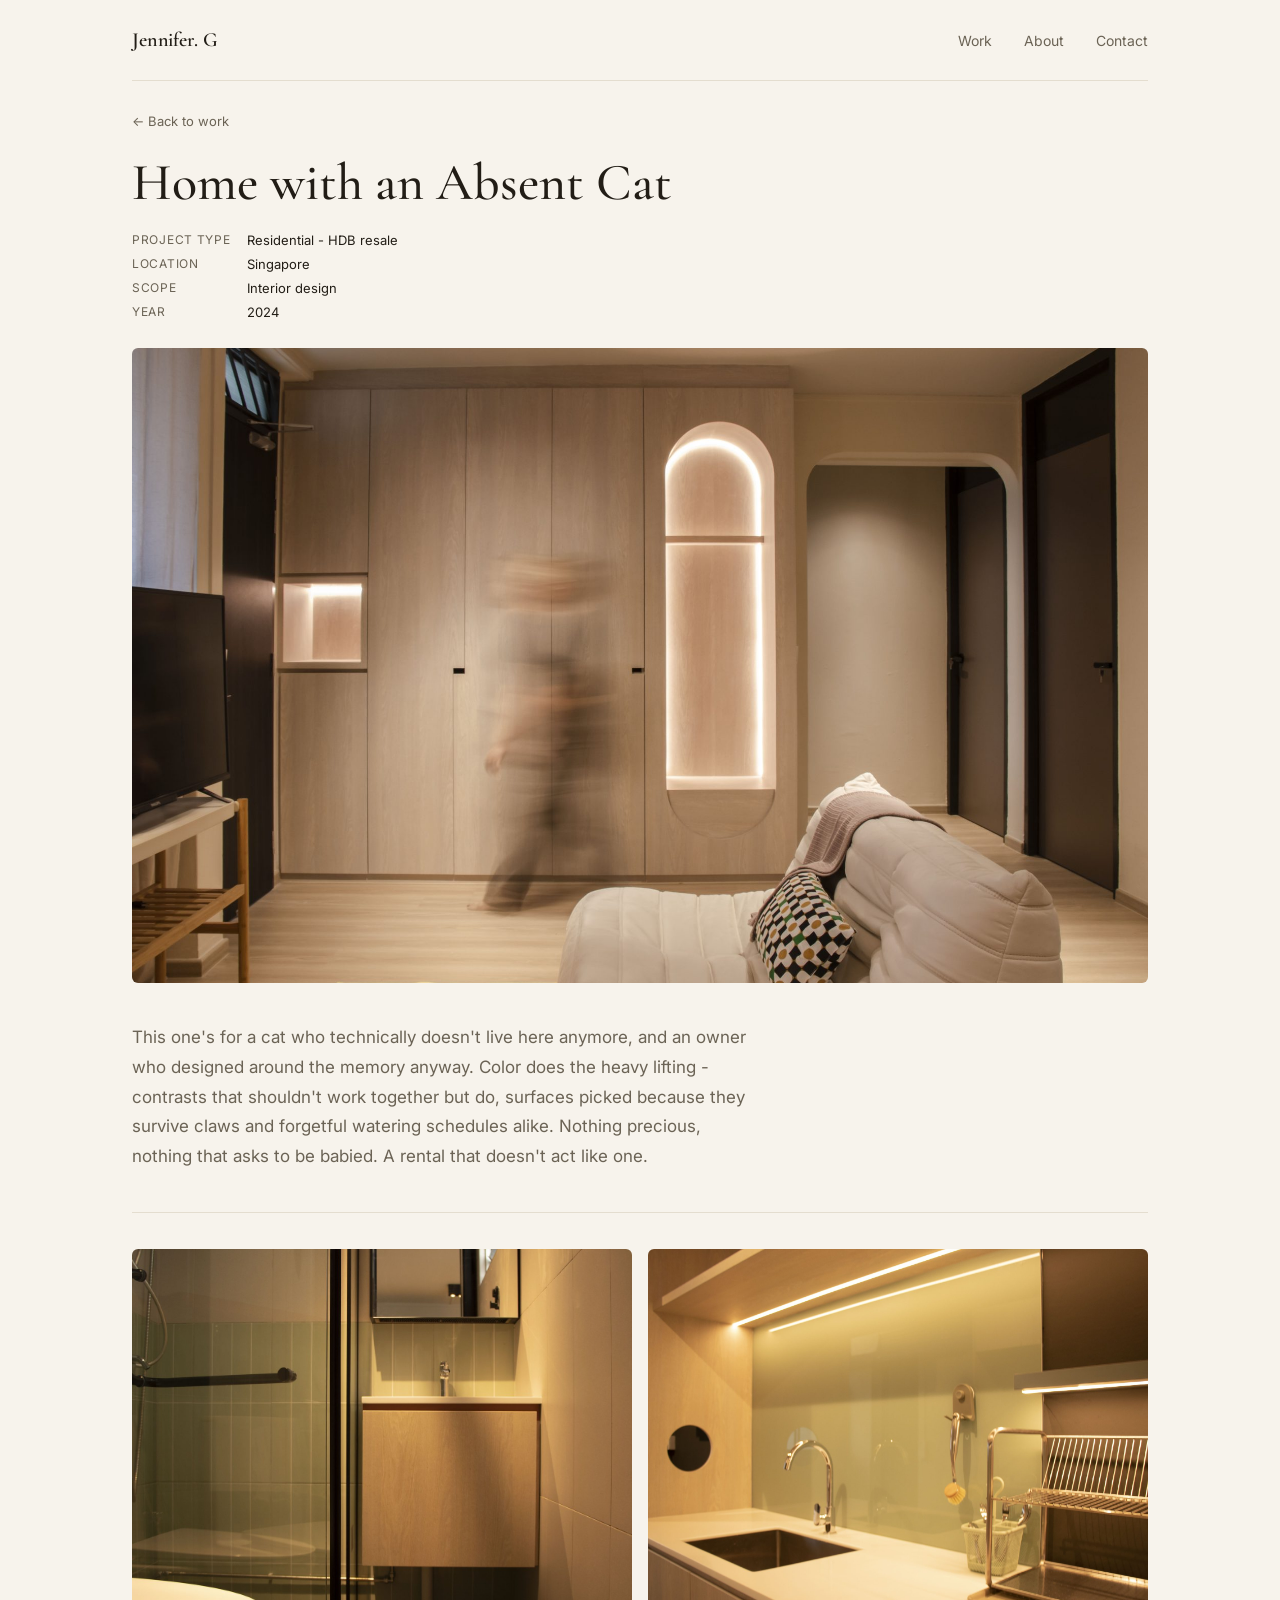
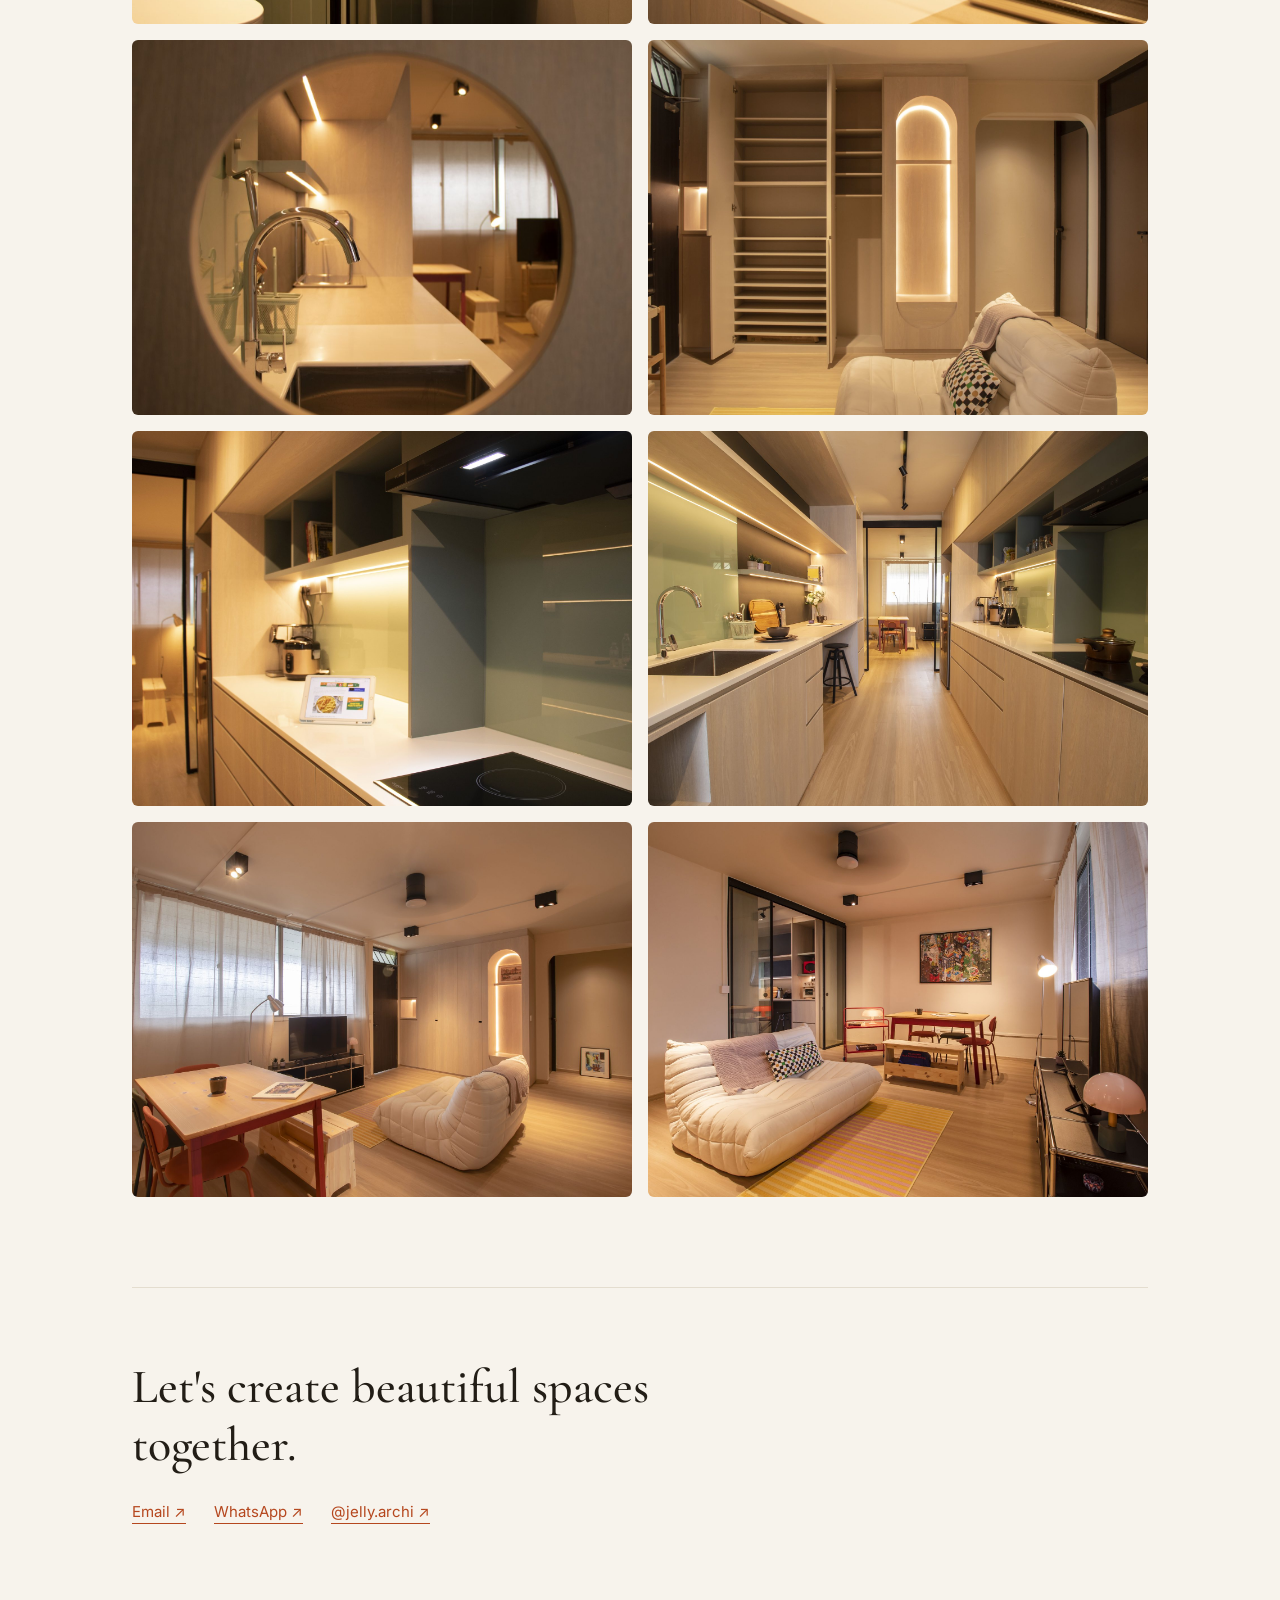
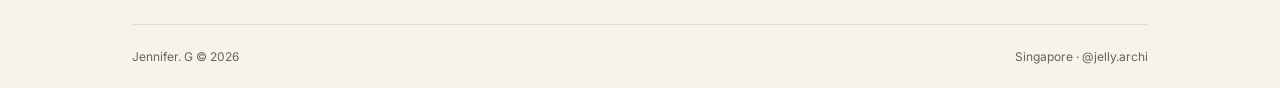
==== commit fce9d413: "Change contact heading copy Co-Authored-By: Claude Opus 5.5 <noreply@anthropic.com> Claude-Session: " ====
--- a/absent-cat.html
+++ b/absent-cat.html
@@ -59,7 +59,7 @@
   </div>
 
   <section class="contact" id="contact">
-    <h2>Got a room that needs an opinion?</h2>
+    <h2>Let's create beautiful spaces together.</h2>
     <div class="links">
       <a class="cta" href="mailto:jennifer.gautama.97@gmail.com">Email ↗</a>
       <a class="cta" href="https://wa.me/6596407250" target="_blank" rel="noopener">WhatsApp ↗</a>
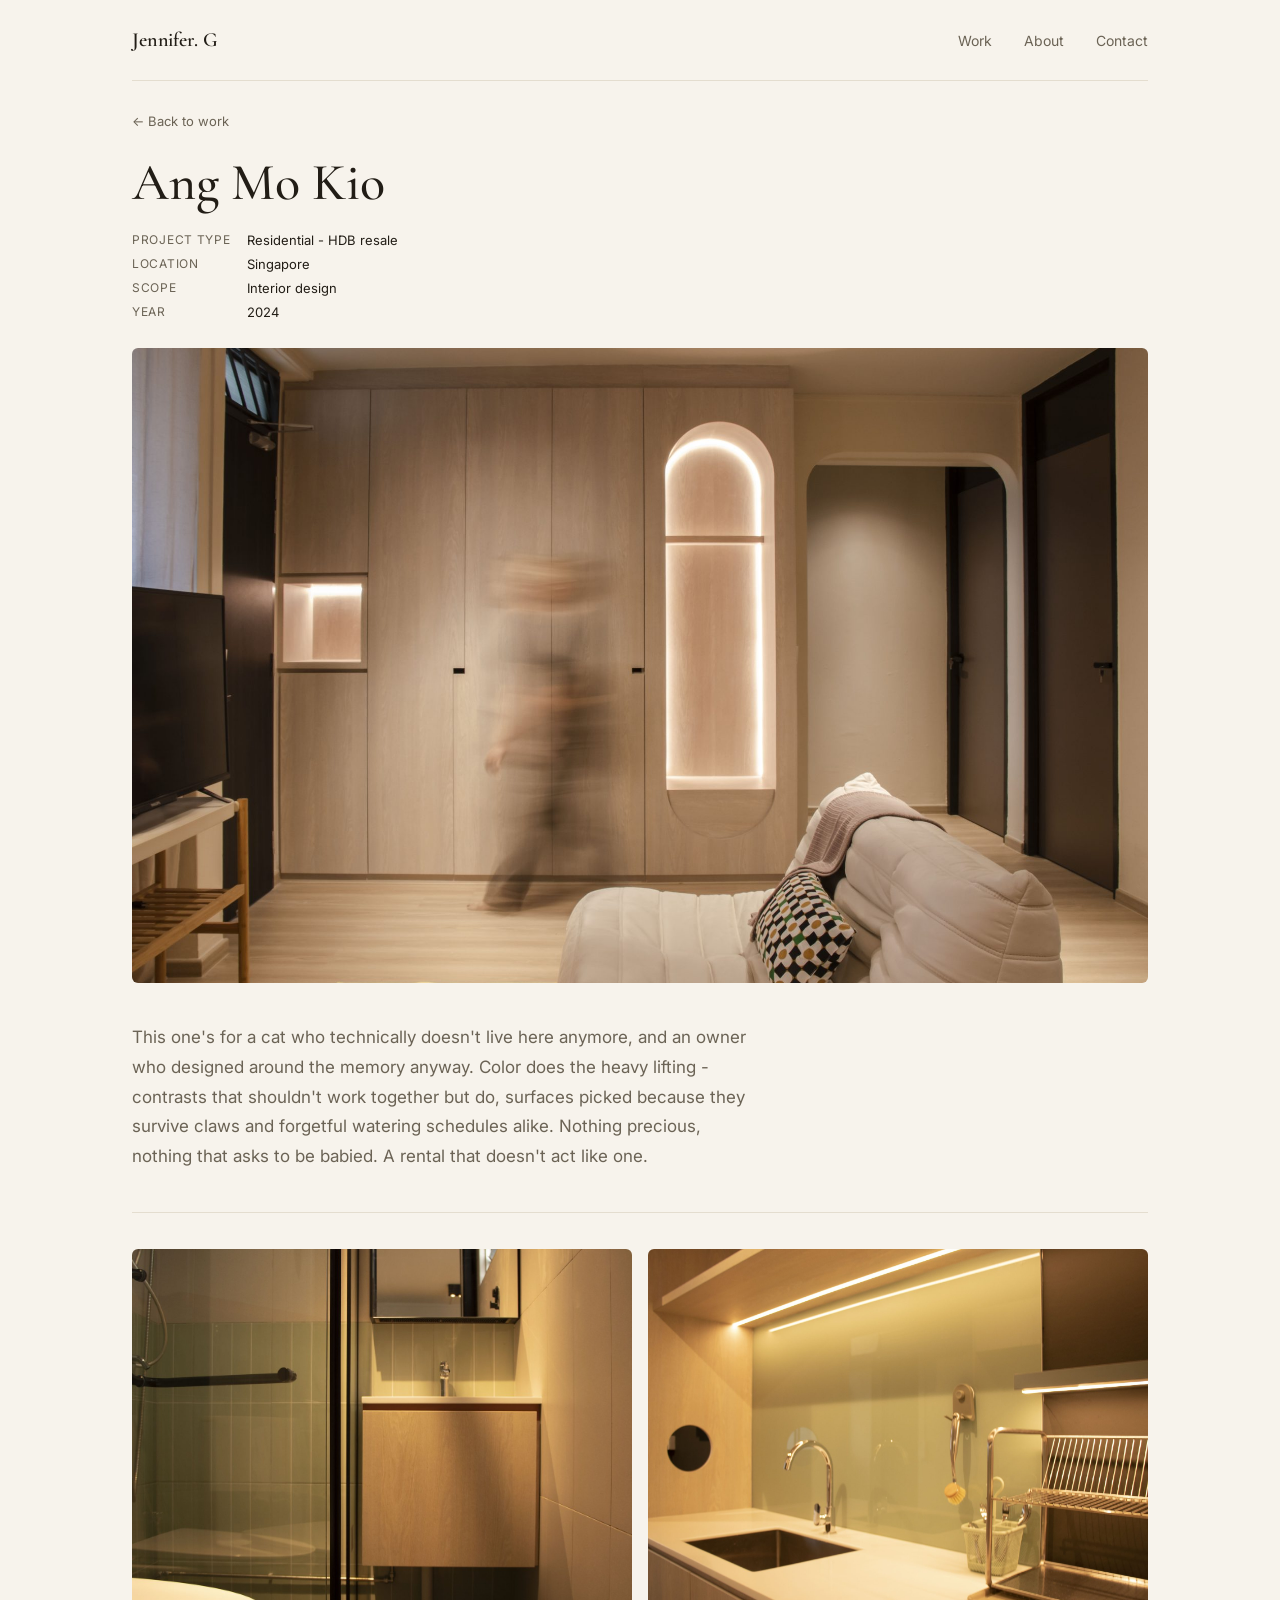
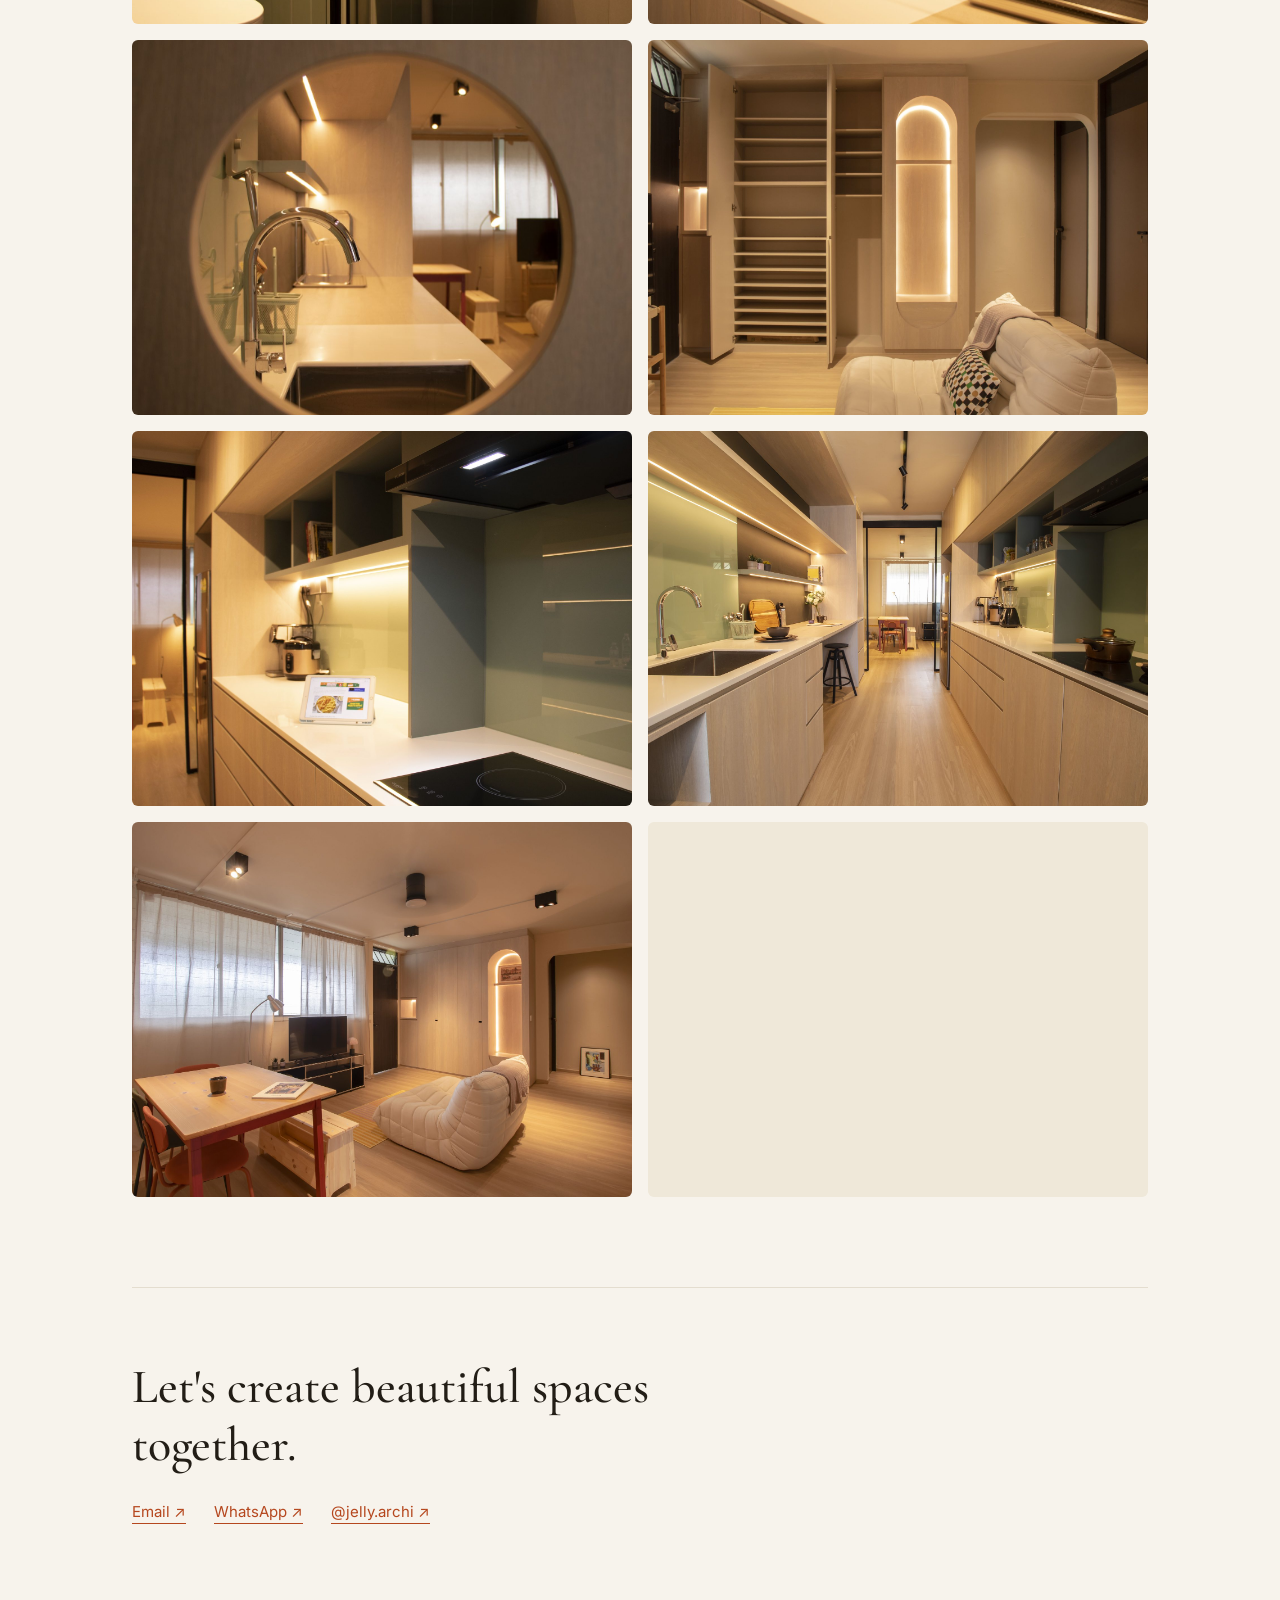
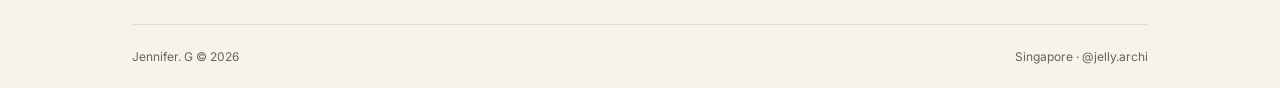
==== commit e6875a06: "Rename Home with an Absent Cat to Ang Mo Kio Co-Authored-By: Claude Opus 5.5 <noreply@anthropic.com>" ====
--- a/absent-cat.html
+++ b/absent-cat.html
@@ -3,7 +3,7 @@
 <head>
 <meta charset="UTF-8">
 <meta name="viewport" content="width=device-width, initial-scale=1.0">
-<title>Home with an Absent Cat - Jennifer. G</title>
+<title>Ang Mo Kio - Jennifer. G</title>
 <link rel="preconnect" href="https://fonts.googleapis.com">
 <link rel="preconnect" href="https://fonts.gstatic.com" crossorigin>
 <link href="https://fonts.googleapis.com/css2?family=Cormorant+Garamond:ital,wght@0,500;0,600;1,500&family=Inter:wght@400;500&display=swap" rel="stylesheet">
@@ -28,7 +28,7 @@
   <a class="back-link" href="index.html#work">← Back to work</a>
 
   <section class="project-intro">
-    <h1>Home with an Absent Cat</h1>
+    <h1>Ang Mo Kio</h1>
     <dl class="project-meta">
       <dt>Project type</dt><dd>Residential - HDB resale</dd>
       <dt>Location</dt><dd>Singapore</dd>
@@ -37,7 +37,7 @@
     </dl>
   </section>
 
-  <img class="project-hero-img" src="cindy-hero.jpg" alt="Home with an Absent Cat living room with arched lit niche">
+  <img class="project-hero-img" src="cindy-hero.jpg" alt="Ang Mo Kio living room with arched lit niche">
 
   <section class="project-body">
     <p>
@@ -48,14 +48,14 @@
   <hr class="project-rule">
 
   <div class="gallery">
-    <img loading="lazy" decoding="async" src="cindy-IMG_8915.jpg" alt="Home with an Absent Cat interior">
-    <img loading="lazy" decoding="async" src="cindy-IMG_9007.jpg" alt="Home with an Absent Cat interior">
-    <img loading="lazy" decoding="async" src="cindy-IMG_9086.jpg" alt="Home with an Absent Cat interior">
-    <img loading="lazy" decoding="async" src="cindy-IMG_9137.jpg" alt="Home with an Absent Cat interior">
-    <img loading="lazy" decoding="async" src="cindy-IMG_9189.jpg" alt="Home with an Absent Cat interior">
-    <img loading="lazy" decoding="async" src="cindy-IMG_9224.jpg" alt="Home with an Absent Cat interior">
-    <img loading="lazy" decoding="async" src="cindy-IMG_9353.jpg" alt="Home with an Absent Cat interior">
-    <img loading="lazy" decoding="async" src="cindy-IMG_9375.jpg" alt="Home with an Absent Cat interior">
+    <img loading="lazy" decoding="async" src="cindy-IMG_8915.jpg" alt="Ang Mo Kio interior">
+    <img loading="lazy" decoding="async" src="cindy-IMG_9007.jpg" alt="Ang Mo Kio interior">
+    <img loading="lazy" decoding="async" src="cindy-IMG_9086.jpg" alt="Ang Mo Kio interior">
+    <img loading="lazy" decoding="async" src="cindy-IMG_9137.jpg" alt="Ang Mo Kio interior">
+    <img loading="lazy" decoding="async" src="cindy-IMG_9189.jpg" alt="Ang Mo Kio interior">
+    <img loading="lazy" decoding="async" src="cindy-IMG_9224.jpg" alt="Ang Mo Kio interior">
+    <img loading="lazy" decoding="async" src="cindy-IMG_9353.jpg" alt="Ang Mo Kio interior">
+    <img loading="lazy" decoding="async" src="cindy-IMG_9375.jpg" alt="Ang Mo Kio interior">
   </div>
 
   <section class="contact" id="contact">
--- a/styles.css
+++ b/styles.css
@@ -121,6 +121,14 @@
 .card.ph3 { background: #D9CBB4; }
 .card.ph4 { background: #8A6B52; }
 .card.ph5 { background: #221D16; }
+.card.ph6 { background: #CDBFA8; }
+.card.ph7 { background: #B89A74; }
+.card.ph8 { background: #E2E5DF; }
+.card.ph9 { background: #9C4A35; }
+.card.ph8 .meta,
+.card.ph5 .meta { background: linear-gradient(to top, rgba(20,15,10,0.8), rgba(20,15,10,0) 85%); }
+.card.ph5 .name, .card.ph5 .room, .card.ph6 .name, .card.ph6 .room { text-shadow: 0 1px 12px rgba(20,15,10,0.6); }
+.card.ph5 .meta, .card.ph6 .meta { padding-top: 56px; background: linear-gradient(to top, rgba(20,15,10,0.8), rgba(20,15,10,0.5) 60%, rgba(20,15,10,0)); }
 
 .card img {
   position: absolute;
@@ -292,9 +300,15 @@
   background: var(--bg-card);
 }
 
+/* drawings: show the whole sheet instead of cropping */
+.project-hero-img.contain { object-fit: contain; background: #FFFFFF; }
+
 .project-body {
   padding: 40px 0 0;
 }
+
+/* no gallery below: leave room before the contact rule */
+.project-body.solo { padding-bottom: 90px; }
 
 .project-body p {
   font-family: var(--font-body);
@@ -316,6 +330,11 @@
   grid-template-columns: repeat(2, 1fr);
   gap: 16px;
 }
+
+.gallery-portrait { grid-template-columns: repeat(3, 1fr); }
+.gallery.gallery-portrait img { aspect-ratio: 3/4; }
+.gallery.gallery-portrait img.wide { grid-column: 1 / -1; aspect-ratio: 16/9; }
+.gallery.gallery-before { padding-top: 0; }
 
 .gallery img {
   width: 100%;
@@ -325,6 +344,8 @@
   background: var(--bg-card);
   border-radius: 6px;
 }
+
+.gallery img.full { grid-column: 1 / -1; aspect-ratio: auto; }
 
 /* ---------- responsive ---------- */
 
@@ -341,7 +362,7 @@
   .contact { padding: 50px 0 70px; }
   footer { flex-direction: column; gap: 6px; }
   .project-hero-img { aspect-ratio: 4/3; }
-  .gallery { grid-template-columns: 1fr; gap: 12px; }
+  .gallery, .gallery-portrait { grid-template-columns: 1fr; gap: 12px; }
 }
 
 @media (max-width: 400px) {
@@ -349,3 +370,111 @@
   nav .logo { font-size: 15px; }
   nav .links { gap: 12px; font-size: 12px; }
 }
+
+/* ---------- previous iterations (small thumbnail grid + lightbox) ---------- */
+
+.iterations {
+  padding: 36px 0 90px;
+  border-top: 1px solid var(--line);
+  margin-top: 40px;
+}
+
+.iterations .section-label { font-weight: 400; margin-bottom: 18px; }
+
+.iter-grid {
+  display: grid;
+  grid-template-columns: repeat(auto-fill, minmax(120px, 1fr));
+  gap: 10px;
+}
+
+.iter-thumb {
+  display: block;
+  border-radius: 4px;
+  overflow: hidden;
+  background: var(--bg-card);
+}
+
+.iter-thumb img {
+  display: block;
+  width: 100%;
+  height: auto;
+  aspect-ratio: 1/1;
+  object-fit: cover;
+  opacity: 0.85;
+  transition: opacity .2s, transform .3s;
+}
+
+.iter-thumb:hover img,
+.iter-thumb:focus-visible img { opacity: 1; transform: scale(1.04); }
+
+.lightbox {
+  border: none;
+  padding: 0;
+  margin: 0;
+  width: 100vw;
+  height: 100vh;
+  height: 100dvh;
+  max-width: none;
+  max-height: none;
+  background: #14100B;
+  color: #F7F3EC;
+}
+
+.lightbox[open] { display: flex; align-items: center; justify-content: center; }
+.lightbox::backdrop { background: rgba(20,15,10,0.92); }
+
+.lightbox figure {
+  flex: 1;
+  height: 100%;
+  display: flex;
+  flex-direction: column;
+  align-items: center;
+  justify-content: center;
+  gap: 12px;
+  padding: 56px 8px 24px;
+  min-width: 0;
+}
+
+.lightbox figure img {
+  max-width: 100%;
+  max-height: calc(100% - 36px);
+  object-fit: contain;
+  border-radius: 4px;
+}
+
+.lightbox figcaption { font-size: 13px; opacity: 0.75; text-align: center; }
+
+.lightbox button {
+  background: none;
+  border: none;
+  color: inherit;
+  cursor: pointer;
+  font-size: 40px;
+  line-height: 1;
+  padding: 12px 16px;
+  opacity: 0.75;
+  flex: none;
+}
+
+.lightbox button:hover { opacity: 1; }
+.lightbox .lb-close { position: absolute; top: 8px; right: 8px; font-size: 34px; }
+
+@media (max-width: 640px) {
+  .iterations { padding: 28px 0 60px; margin-top: 32px; }
+  .iter-grid { grid-template-columns: repeat(3, 1fr); gap: 8px; }
+  .lightbox button { padding: 10px 6px; font-size: 32px; }
+  .lightbox .lb-prev, .lightbox .lb-next { position: absolute; bottom: 12px; }
+  .lightbox .lb-prev { left: 16px; }
+  .lightbox .lb-next { right: 16px; }
+  .lightbox figure { padding: 56px 0 64px; }
+}
+
+/* no gallery above yet: the project rule already draws the line */
+.project-rule + .iterations { border-top: none; margin-top: 0; }
+
+/* wide panoramic renders: show the whole frame, one per row */
+.project-hero-img.wide { aspect-ratio: auto; height: auto; }
+.gallery-wide { grid-template-columns: 1fr; }
+.gallery.gallery-wide img { aspect-ratio: auto; height: auto; }
+.gallery.gallery-wide { padding-bottom: 0; }
+.project-body p + p { margin-top: 18px; }
